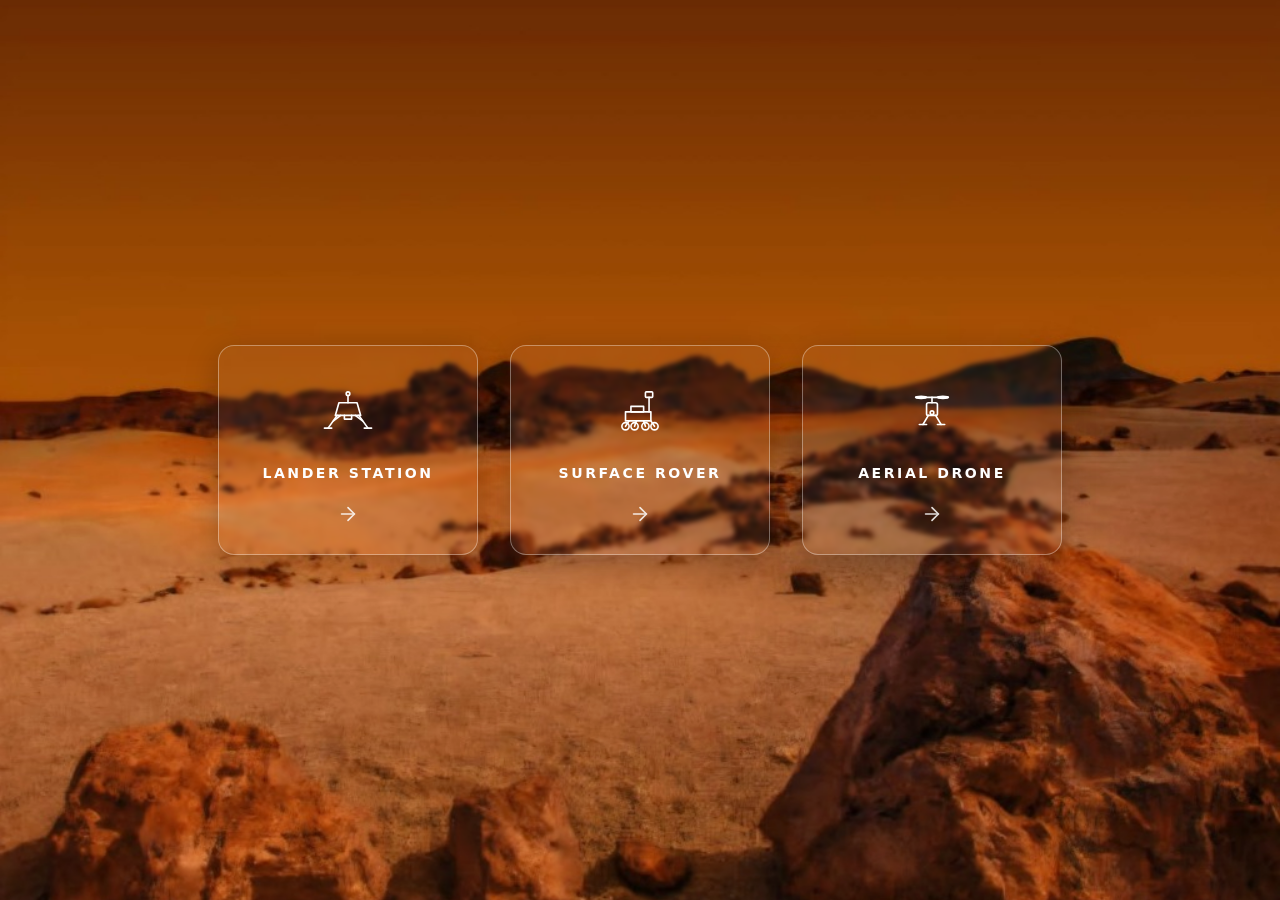
==== frontend-college/index.html @ 66c837bd "feat(frontend-college): implement unified Mars glassmorphic dashboard with Lander, Rover, and Drone " ====
<!DOCTYPE html>
<html lang="en">
<head>
  <meta charset="UTF-8">
  <meta name="viewport" content="width=device-width, initial-scale=1.0">
  <title>Mars Mission Control — Subsystem Terminal</title>
  <meta name="description" content="Aerospace Exhibition Mars Mission Control Surface & Reconnaissance Dashboard">
  
  <!-- Modern Aerospace Stylesheets -->
  <link rel="stylesheet" href="css/theme.css">
  <link rel="stylesheet" href="css/landing.css">
  <link rel="stylesheet" href="css/lander.css">
  <link rel="stylesheet" href="css/rover.css">
  <link rel="stylesheet" href="css/drone.css">
</head>
<body>

  <div class="landing-viewport">

    <!-- Layer 1: Mars Atmosphere Background (Image 1) -->
    <div class="mars-bg-layer"></div>
    <div class="mars-bg-overlay"></div>

    <!-- View Panel 1: Mission Overview Landing Screen (Image 2 Reference Layout) -->
    <div id="landing-view" class="view-panel">
      <main class="translucent-nav-grid" role="navigation" aria-label="Mission Subsystems">

        <!-- Card 1: LANDER STATION -->
        <button class="translucent-card" data-subsystem="lander" aria-label="Open Lander Station Dashboard">
          <div class="card-icon-area" aria-hidden="true">
            <svg class="card-line-icon" viewBox="0 0 64 64" fill="none" stroke="currentColor" stroke-width="1.8" stroke-linecap="round" stroke-linejoin="round">
              <polygon points="22 24 42 24 46 38 18 38" />
              <line x1="32" y1="16" x2="32" y2="24" />
              <circle cx="32" cy="14" r="2" />
              <line x1="20" y1="38" x2="10" y2="52" />
              <line x1="16" y1="44" x2="24" y2="38" />
              <line x1="6" y1="52" x2="14" y2="52" />
              <line x1="44" y1="38" x2="54" y2="52" />
              <line x1="48" y1="44" x2="40" y2="38" />
              <line x1="50" y1="52" x2="58" y2="52" />
              <path d="M28 38v4h8v-4" />
            </svg>
          </div>
          <span class="card-label">LANDER STATION</span>
          <div class="card-arrow-wrap" aria-hidden="true">
            <svg class="card-arrow-icon" viewBox="0 0 24 24" fill="none" stroke="currentColor" stroke-width="1.8" stroke-linecap="round" stroke-linejoin="round">
              <line x1="5" y1="12" x2="19" y2="12" />
              <polyline points="12 5 19 12 12 19" />
            </svg>
          </div>
        </button>

        <!-- Card 2: SURFACE ROVER -->
        <button class="translucent-card" data-subsystem="rover" aria-label="Open Surface Rover Dashboard">
          <div class="card-icon-area" aria-hidden="true">
            <svg class="card-line-icon" viewBox="0 0 64 64" fill="none" stroke="currentColor" stroke-width="1.8" stroke-linecap="round" stroke-linejoin="round">
              <line x1="42" y1="18" x2="42" y2="34" />
              <rect x="38" y="12" width="8" height="6" rx="1" />
              <path d="M16 34h28v10H16z" />
              <path d="M22 28h14v6H22z" />
              <line x1="20" y1="44" x2="16" y2="50" />
              <line x1="28" y1="44" x2="26" y2="50" />
              <line x1="36" y1="44" x2="38" y2="50" />
              <line x1="44" y1="44" x2="48" y2="50" />
              <circle cx="16" cy="50" r="4" />
              <circle cx="26" cy="50" r="4" />
              <circle cx="38" cy="50" r="4" />
              <circle cx="48" cy="50" r="4" />
            </svg>
          </div>
          <span class="card-label">SURFACE ROVER</span>
          <div class="card-arrow-wrap" aria-hidden="true">
            <svg class="card-arrow-icon" viewBox="0 0 24 24" fill="none" stroke="currentColor" stroke-width="1.8" stroke-linecap="round" stroke-linejoin="round">
              <line x1="5" y1="12" x2="19" y2="12" />
              <polyline points="12 5 19 12 12 19" />
            </svg>
          </div>
        </button>

        <!-- Card 3: AERIAL DRONE -->
        <button class="translucent-card" data-subsystem="drone" aria-label="View Aerial Drone Subsystem Details">
          <div class="card-icon-area" aria-hidden="true">
            <svg class="card-line-icon" viewBox="0 0 64 64" fill="none" stroke="currentColor" stroke-width="1.8" stroke-linecap="round" stroke-linejoin="round">
              <rect x="26" y="24" width="12" height="14" rx="2" />
              <line x1="32" y1="18" x2="32" y2="24" />
              <line x1="14" y1="18" x2="50" y2="18" />
              <ellipse cx="20" cy="18" rx="6" ry="1.2" />
              <ellipse cx="44" cy="18" rx="6" ry="1.2" />
              <circle cx="32" cy="35" r="2" />
              <line x1="28" y1="38" x2="22" y2="48" />
              <line x1="36" y1="38" x2="42" y2="48" />
              <line x1="18" y1="48" x2="26" y2="48" />
              <line x1="38" y1="48" x2="46" y2="48" />
            </svg>
          </div>
          <span class="card-label">AERIAL DRONE</span>
          <div class="card-arrow-wrap" aria-hidden="true">
            <svg class="card-arrow-icon" viewBox="0 0 24 24" fill="none" stroke="currentColor" stroke-width="1.8" stroke-linecap="round" stroke-linejoin="round">
              <line x1="5" y1="12" x2="19" y2="12" />
              <polyline points="12 5 19 12 12 19" />
            </svg>
          </div>
        </button>

      </main>
    </div><!-- /landing-view -->

    <!-- ========================================== -->
    <!-- STAGE 2A: LANDER DASHBOARD VIEW PANEL       -->
    <!-- ========================================== -->
    <div id="lander-view" class="view-panel hidden">
      <div class="lander-container">

        <!-- Top Subsystem Navigation Bar -->
        <header class="lander-navbar">
          <div class="nav-left">
            <button id="btn-back-overview" class="btn-nav-back" title="Return to Mission Overview">
              <span aria-hidden="true">&#x25C0;</span>
              <span>MISSION OVERVIEW</span>
            </button>
            <div class="subsystem-tabs" role="tablist">
              <button class="nav-tab tab-active" role="tab" aria-selected="true">LANDER (ACTIVE)</button>
              <button id="btn-tab-lander-to-rover" class="nav-tab" role="tab" aria-selected="false" title="Switch to Rover Dashboard" style="cursor: pointer;">ROVER</button>
              <button id="btn-tab-lander-to-drone" class="nav-tab" role="tab" aria-selected="false" title="Switch to Drone Dashboard" style="cursor: pointer;">DRONE</button>
            </div>
          </div>

          <div class="nav-right">
            <div class="status-pill clock-pill" id="lander-clock-display" title="Indian Standard Time (UTC+05:30)">
              --:--:-- IST
            </div>
            <div class="status-pill" title="Gateway Connection State">
              <span class="pill-dot" style="background: var(--amber-400);"></span>
              <span>GATEWAY: STANDALONE</span>
            </div>
            <div class="status-pill" title="Lander Device State">
              <span class="pill-dot" style="background: var(--amber-400);"></span>
              <span>LANDER: STANDALONE</span>
            </div>
            <div class="status-pill" title="Operating Mode">
              <span>MODE: STANDBY</span>
            </div>
          </div>
        </header>

        <!-- Standalone Warning Banner -->
        <div class="preview-alert-banner">
          <div style="display: flex; align-items: center; gap: 0.75rem;">
            <span class="banner-icon" aria-hidden="true">&#x26A0;</span>
            <span><strong>STANDALONE PREVIEW MODE:</strong> Live hardware and backend links are unattached. Lander status is UNRECOGNIZED, sensor metrics show safe placeholders (--), and diagnostic controls are in preview mode.</span>
          </div>
          <span style="font-size: 0.75rem; color: var(--slate-400); white-space: nowrap;">STAGE 2A FRONTEND ONLY</span>
        </div>

        <!-- Lander Main Grid Layout -->
        <main class="lander-grid">

          <!-- Card 1: Lander Subsystem Status (Active, Not Active, Unrecognized) -->
          <section class="hud-card">
            <div class="hud-card-header">
              <h2 class="hud-card-title">LANDER STATUS</h2>
              <span class="hud-tag" style="color: var(--amber-400);">SUBSYSTEM TELEMETRY & HEALTH</span>
            </div>

            <!-- Authoritative Status Display (Currently UNRECOGNIZED in Standalone Preview) -->
            <div id="lander-status-display" class="status-state-display status-state-unrecognized" title="Current operational status of Lander">
              UNRECOGNIZED
            </div>

            <!-- 3 Recognized Operational States: ACTIVE, NOT ACTIVE, UNRECOGNIZED -->
            <div class="lander-states-grid">
              <!-- State 1: ACTIVE -->
              <div class="state-badge-item state-active-option" title="Lander connected, verified, and transmitting nominal telemetry">
                <div class="state-badge-title">
                  <span class="state-dot-active"></span>
                  <span>ACTIVE</span>
                </div>
                <span class="state-badge-desc">Online & Nominal</span>
              </div>

              <!-- State 2: NOT ACTIVE -->
              <div class="state-badge-item state-inactive-option" title="Lander offline, disconnected, or powered down">
                <div class="state-badge-title">
                  <span class="state-dot-inactive"></span>
                  <span>NOT ACTIVE</span>
                </div>
                <span class="state-badge-desc">Offline / Disconnected</span>
              </div>

              <!-- State 3: UNRECOGNIZED (Active in Standalone Preview) -->
              <div class="state-badge-item current-unrecognized" title="Lander state unverified: standalone preview active without backend handshake">
                <div class="state-badge-title">
                  <span class="state-dot-unrecognized"></span>
                  <span>UNRECOGNIZED</span>
                </div>
                <span class="state-badge-desc">Current State (Preview)</span>
              </div>
            </div>

            <!-- Hardware Specifications & Protocol Status -->
            <div class="lander-specs-grid">
              <div class="lander-spec-item">
                <span class="lander-spec-label">CONTROLLER</span>
                <span class="lander-spec-val">ESP32-WROOM-32</span>
              </div>
              <div class="lander-spec-item">
                <span class="lander-spec-label">SERIAL PROTOCOL</span>
                <span class="lander-spec-val">115200 8N1 JSON</span>
              </div>
              <div class="lander-spec-item">
                <span class="lander-spec-label">LINK STATE</span>
                <span class="lander-spec-val" style="color: var(--amber-400);">STANDALONE</span>
              </div>
              <div class="lander-spec-item">
                <span class="lander-spec-label">HANDSHAKE</span>
                <span class="lander-spec-val" style="color: var(--amber-400);">AWAITING LINK</span>
              </div>
            </div>

            <!-- Interlock Notice Bar -->
            <div class="control-notice-bar" style="margin-top: 0.85rem;">
              STANDALONE MODE: Lander hardware status remains UNRECOGNIZED until local Raspberry Pi gateway handshake is verified.
            </div>
          </section>

          <!-- Card 2: Environmental Telemetry & Sensor Health -->
          <section class="hud-card">
            <div class="hud-card-header">
              <h2 class="hud-card-title">LANDER SENSOR TELEMETRY</h2>
              <span class="hud-tag" style="color: var(--amber-400);">STANDALONE (NO LIVE LINK)</span>
            </div>

            <div class="sensors-grid">
              <!-- BMP280 Temperature -->
              <div class="metric-box">
                <div class="metric-header">
                  <span class="metric-name">BMP280 TEMP</span>
                  <span class="metric-health standby">STANDBY</span>
                </div>
                <div class="metric-value-row">
                  <span class="metric-value">--</span>
                  <span class="metric-unit">&#x00B0;C</span>
                </div>
              </div>

              <!-- BMP280 Pressure -->
              <div class="metric-box">
                <div class="metric-header">
                  <span class="metric-name">BMP280 PRESSURE</span>
                  <span class="metric-health standby">STANDBY</span>
                </div>
                <div class="metric-value-row">
                  <span class="metric-value">--</span>
                  <span class="metric-unit">hPa</span>
                </div>
              </div>

              <!-- DHT11 Temperature -->
              <div class="metric-box">
                <div class="metric-header">
                  <span class="metric-name">DHT11 TEMP</span>
                  <span class="metric-health standby">STANDBY</span>
                </div>
                <div class="metric-value-row">
                  <span class="metric-value">--</span>
                  <span class="metric-unit">&#x00B0;C</span>
                </div>
              </div>

              <!-- DHT11 Humidity -->
              <div class="metric-box">
                <div class="metric-header">
                  <span class="metric-name">DHT11 HUMIDITY</span>
                  <span class="metric-health standby">STANDBY</span>
                </div>
                <div class="metric-value-row">
                  <span class="metric-value">--</span>
                  <span class="metric-unit">%</span>
                </div>
              </div>

              <!-- ESP32 Boot Uptime Duration (HH:MM:SS) -->
              <div class="metric-box">
                <div class="metric-header">
                  <span class="metric-name">ESP32 UPTIME</span>
                  <span class="metric-health standby">DURATION</span>
                </div>
                <div class="metric-value-row">
                  <span class="metric-value">--:--:--</span>
                  <span class="metric-unit">HH:MM:SS</span>
                </div>
              </div>

              <!-- Host Ingestion Time (IST) -->
              <div class="metric-box">
                <div class="metric-header">
                  <span class="metric-name">LAST INGESTION</span>
                  <span class="metric-health standby">HOST</span>
                </div>
                <div class="metric-value-row">
                  <span class="metric-value">--:--:--</span>
                  <span class="metric-unit">IST</span>
                </div>
              </div>
            </div>
          </section>

          <!-- Card 3: Command Lifecycle Audit Log -->
          <section class="hud-card full-width-card">
            <div class="hud-card-header">
              <h2 class="hud-card-title">COMMAND AUDIT & CORRELATION LIFECYCLE</h2>
              <span class="hud-tag">ID MAPPING: UUID &#x2194; INT REQ_ID</span>
            </div>

            <div class="table-wrapper">
              <table class="hud-table">
                <thead>
                  <tr>
                    <th>Command ID</th>
                    <th>Action</th>
                    <th>Status</th>
                    <th>Req ID</th>
                    <th>Created (IST)</th>
                    <th>Ack / Accepted</th>
                    <th>Outcome / Limit Switch Reason</th>
                  </tr>
                </thead>
                <tbody>
                  <tr>
                    <td colspan="7" class="table-empty-row">
                      Standalone preview: awaiting command events from backend integration.
                    </td>
                  </tr>
                </tbody>
              </table>
            </div>
          </section>

          <!-- Card 4: Recent Telemetry History (5-Minute Window) -->
          <section class="hud-card">
            <div class="hud-card-header">
              <h2 class="hud-card-title">TELEMETRY HISTORY (5-MIN RETENTION)</h2>
              <span class="hud-tag">SLIDING WINDOW</span>
            </div>

            <div class="table-wrapper">
              <table class="hud-table">
                <thead>
                  <tr>
                    <th>Host Timestamp (IST)</th>
                    <th>Gate</th>
                    <th>BMP Temp</th>
                    <th>Pressure</th>
                    <th>DHT Temp</th>
                    <th>Humidity</th>
                  </tr>
                </thead>
                <tbody>
                  <tr>
                    <td colspan="6" class="table-empty-row">
                      Standalone preview: awaiting telemetry history from backend integration.
                    </td>
                  </tr>
                </tbody>
              </table>
            </div>
          </section>

          <!-- Card 5: Mission Event Log -->
          <section class="hud-card">
            <div class="hud-card-header">
              <h2 class="hud-card-title">MISSION AUDIT LOG (EVENTS)</h2>
              <span class="hud-tag">DEDUPLICATED PERSISTED EVENTS</span>
            </div>

            <div class="table-wrapper">
              <table class="hud-table">
                <thead>
                  <tr>
                    <th>Timestamp (IST)</th>
                    <th>Type</th>
                    <th>Severity</th>
                    <th>Component</th>
                    <th>Description</th>
                  </tr>
                </thead>
                <tbody>
                  <tr>
                    <td colspan="5" class="table-empty-row">
                      Standalone preview: awaiting mission events from backend integration.
                    </td>
                  </tr>
                </tbody>
              </table>
            </div>
          </section>

          <!-- Card 6: Lander Session & Diagnostic Controls (Bottom Side of Page) -->
          <section class="hud-card full-width-card lander-bottom-controls">
            <div class="hud-card-header">
              <h2 class="hud-card-title">LANDER DIAGNOSTIC CONTROLS</h2>
              <span class="hud-tag" style="color: var(--amber-400);">PREVIEW ONLY — STANDALONE MODE</span>
            </div>

            <div class="bottom-controls-grid">
              <button id="btn-preview-status" class="btn-control" title="Queries device status snapshot without moving hardware">
                <span>QUERY STATUS</span>
                <span class="btn-control-sub">PREVIEW ONLY — NO COMMAND SENT</span>
              </button>
              <button id="btn-preview-reset" class="btn-control btn-danger-preview" title="Exhibition session reset">
                <span>RESET SESSION</span>
                <span class="btn-control-sub">PREVIEW ONLY — NO COMMAND SENT</span>
              </button>
            </div>

            <!-- Interlock Notice Bar -->
            <div class="control-notice-bar" style="margin-top: 1rem;">
              STANDALONE PREVIEW: Diagnostic commands are simulated in the UI for exhibition preview. Live queries will initiate over local HTTP/WebSocket once backend gateway is connected.
            </div>

            <!-- Interactive Preview Feedback Message Area -->
            <div id="lander-control-feedback" class="control-feedback-toast" role="alert"></div>
          </section>

        </main>

        <!-- Subsystem Exhibition Footer -->
        <footer class="landing-footer">
          <div class="footer-left">
            <span>COLLEGE EXHIBITION DIVISION</span>
            <span>LANDER SUBSYSTEM</span>
            <span>STANDALONE PREVIEW</span>
          </div>
          <div class="footer-right">
            ESP32 FIRMWARE v1.3.1-BASELINE COMPLIANT
          </div>
        </footer>

      </div>
    </div><!-- /lander-view -->

    <!-- ========================================== -->
    <!-- STAGE 2B: ROVER DASHBOARD VIEW PANEL        -->
    <!-- ========================================== -->
    <div id="rover-view" class="view-panel hidden">
      <div class="rover-container">

        <!-- Top Subsystem Navigation Bar -->
        <header class="rover-navbar">
          <div class="nav-left">
            <button id="btn-rover-back-overview" class="btn-nav-back" title="Return to Mission Overview">
              <span aria-hidden="true">&#x25C0;</span>
              <span>MISSION OVERVIEW</span>
            </button>
            <div class="subsystem-tabs" role="tablist">
              <button id="btn-tab-rover-to-lander" class="nav-tab" role="tab" aria-selected="false" title="Switch to Lander Dashboard" style="cursor: pointer;">LANDER</button>
              <button class="nav-tab tab-active rover-tab-active" role="tab" aria-selected="true">ROVER (ACTIVE)</button>
              <button id="btn-tab-rover-to-drone" class="nav-tab" role="tab" aria-selected="false" title="Switch to Drone Dashboard" style="cursor: pointer;">DRONE</button>
            </div>
          </div>

          <div class="nav-right">
            <div class="status-pill clock-pill" id="rover-clock-display" title="Indian Standard Time (UTC+05:30)">
              --:--:-- IST
            </div>
            <div class="status-pill" title="Rover Connection State">
              <span class="pill-dot" style="background: var(--amber-400);"></span>
              <span>ROVER: OFFLINE</span>
            </div>
            <div class="status-pill" title="Telemetry Source">
              <span>SOURCE: STANDALONE</span>
            </div>
          </div>
        </header>

        <!-- Standalone Warning Banner -->
        <div class="preview-alert-banner">
          <div style="display: flex; align-items: center; gap: 0.75rem;">
            <span class="banner-icon" aria-hidden="true">&#x26A0;</span>
            <span><strong>STANDALONE PREVIEW MODE:</strong> Live rover UDP/serial datagrams are unattached. Terrain map is a static illustration. Telemetry metrics show safe placeholders (--).</span>
          </div>
          <span style="font-size: 0.75rem; color: var(--slate-400); white-space: nowrap;">STAGE 2B FRONTEND ONLY</span>
        </div>

        <!-- Rover Main Grid Layout -->
        <main class="rover-grid">

          <!-- Card 1: Tactical Mars Terrain Map -->
          <section class="hud-card">
            <div class="hud-card-header">
              <h2 class="hud-card-title">MARS TERRAIN MAP (SECTOR 04-JC)</h2>
              <span class="hud-tag" style="color: var(--amber-400);">STATIC ILLUSTRATION — NOT LIVE POSITIONING</span>
            </div>

            <!-- Terrain Map Canvas Container -->
            <div class="terrain-map-container">
              <span class="map-disclaimer-badge">&#x26A0; STATIC ILLUSTRATION — NOT LIVE POSITIONING</span>
              <canvas id="terrain-canvas" class="terrain-canvas"></canvas>
            </div>

            <!-- Tactical Map Legend -->
            <div class="map-legend-bar">
              <div class="legend-item">
                <span class="legend-dot-lander"></span>
                <span>STATIONARY LANDER (LZ)</span>
              </div>
              <div class="legend-item">
                <span class="legend-dot-rover"></span>
                <span>ROVER RECON SECTOR</span>
              </div>
              <div class="legend-item" style="color: var(--slate-500);">
                <span>SCALE: 25m / RANGE RING</span>
              </div>
            </div>
          </section>

          <!-- Card 2: Rover Blueprint & Proximity Radar -->
          <section class="hud-card">
            <div class="hud-card-header">
              <h2 class="hud-card-title">ROVER SCHEMATIC & RADAR</h2>
              <span class="hud-tag">STANDBY • DECORATIVE HUD WIREFRAME</span>
            </div>

            <!-- Rover Top-Down Vector Schematic -->
            <div class="blueprint-wrapper">
              <svg class="rover-svg-schematic" viewBox="0 0 200 160" fill="none" xmlns="http://www.w3.org/2000/svg">
                <!-- 6 Wheels -->
                <rect x="25" y="15" width="22" height="38" rx="4" fill="#0f172a" stroke="#38bdf8" stroke-width="2"/>
                <rect x="89" y="15" width="22" height="38" rx="4" fill="#0f172a" stroke="#38bdf8" stroke-width="2"/>
                <rect x="153" y="15" width="22" height="38" rx="4" fill="#0f172a" stroke="#38bdf8" stroke-width="2"/>
                <rect x="25" y="107" width="22" height="38" rx="4" fill="#0f172a" stroke="#38bdf8" stroke-width="2"/>
                <rect x="89" y="107" width="22" height="38" rx="4" fill="#0f172a" stroke="#38bdf8" stroke-width="2"/>
                <rect x="153" y="107" width="22" height="38" rx="4" fill="#0f172a" stroke="#38bdf8" stroke-width="2"/>
                <!-- Rocker-Bogie Suspension Arms -->
                <line x1="36" y1="53" x2="100" y2="60" stroke="#64748b" stroke-width="2"/>
                <line x1="100" y1="60" x2="164" y2="53" stroke="#64748b" stroke-width="2"/>
                <line x1="36" y1="107" x2="100" y2="100" stroke="#64748b" stroke-width="2"/>
                <line x1="100" y1="100" x2="164" y2="107" stroke="#64748b" stroke-width="2"/>
                <!-- Central Chassis Body -->
                <rect x="55" y="45" width="90" height="70" rx="8" fill="#0d1424" stroke="#38bdf8" stroke-width="2"/>
                <!-- Solar Array Grid -->
                <rect x="65" y="55" width="70" height="50" rx="4" fill="#1e293b" stroke="#38bdf8" stroke-width="1" stroke-dasharray="3 3"/>
                <!-- Mast & Sensor Head -->
                <circle cx="130" cy="80" r="8" fill="#38bdf8" fill-opacity="0.3" stroke="#38bdf8" stroke-width="2"/>
                <circle cx="130" cy="80" r="3" fill="#38bdf8"/>
                <line x1="100" y1="80" x2="122" y2="80" stroke="#38bdf8" stroke-width="2"/>
              </svg>
              <span class="blueprint-decorative-tag">MARS-ROVER-01 • 6-WHEEL ROCKER-BOGIE</span>
            </div>

            <!-- Radar Proximity Alert Box -->
            <div class="radar-alert-card">
              <div class="radar-alert-header">
                <span>ULTRASONIC PROXIMITY RADAR</span>
                <span class="radar-status-pill">RADAR: STANDBY</span>
              </div>
              <div class="radar-distance-bar">
                <div class="radar-distance-fill"></div>
              </div>
              <p class="radar-alert-note">
                Decorative sweep active in standby mode. Proximity safety threshold will engage upon live packet ingestion.
              </p>
            </div>
          </section>

          <!-- Card 3: Rover Telemetry & Attitude Status (Full Width) -->
          <section class="hud-card full-width-card">
            <div class="hud-card-header">
              <h2 class="hud-card-title">ROVER TELEMETRY & ATTITUDE STATUS</h2>
              <span class="hud-tag">5 Hz PASSIVE SENSOR STREAM CONTRACT</span>
            </div>

            <!-- 6 Telemetry Metric Boxes -->
            <div class="rover-telemetry-grid">
              <!-- Metric 1: Obstacle Distance -->
              <div class="metric-box">
                <div class="metric-header">
                  <span class="metric-name">OBSTACLE DISTANCE</span>
                  <span class="metric-health standby">STANDBY</span>
                </div>
                <div class="metric-value-row">
                  <span class="metric-value">--</span>
                  <span class="metric-unit">cm</span>
                </div>
              </div>

              <!-- Metric 2: Pitch & Roll Attitude -->
              <div class="metric-box">
                <div class="metric-header">
                  <span class="metric-name">PITCH / ROLL</span>
                  <span class="metric-health standby">GYRO</span>
                </div>
                <div class="metric-value-row">
                  <span class="metric-value" style="font-size: 1.55rem;">-- / --</span>
                  <span class="metric-unit">&#x00B0;</span>
                </div>
              </div>

              <!-- Metric 3: Reported Motion Command -->
              <div class="metric-box">
                <div class="metric-header">
                  <span class="metric-name">REPORTED CMD</span>
                  <span class="metric-health standby">PASSIVE</span>
                </div>
                <div class="metric-value-row">
                  <span class="metric-value">--</span>
                  <span class="metric-unit">(F/B/L/R/S)</span>
                </div>
              </div>

              <!-- Metric 4: Drive Mode -->
              <div class="metric-box">
                <div class="metric-header">
                  <span class="metric-name">DRIVE MODE</span>
                  <span class="metric-health standby">MODE</span>
                </div>
                <div class="metric-value-row">
                  <span class="metric-value">--</span>
                  <span class="metric-unit">(M/A)</span>
                </div>
              </div>

              <!-- Metric 5: Battery Voltage -->
              <div class="metric-box">
                <div class="metric-header">
                  <span class="metric-name">BATTERY VOLTAGE</span>
                  <span class="metric-health standby">3S LIPO</span>
                </div>
                <div class="metric-value-row">
                  <span class="metric-value">--</span>
                  <span class="metric-unit">V</span>
                </div>
              </div>

              <!-- Metric 6: Battery Percentage (Strictly Unavailable) -->
              <div class="metric-box">
                <div class="metric-header">
                  <span class="metric-name">BATTERY CAPACITY</span>
                  <span class="metric-health standby" style="color: var(--amber-400);">UNMAPPED</span>
                </div>
                <div class="metric-value-row">
                  <span class="metric-value">--</span>
                  <span class="metric-unit">%</span>
                </div>
              </div>
            </div>

            <!-- Mandatory Disclaimers & Footnotes -->
            <div class="rover-notes-panel">
              <div class="rover-command-disclaimer">
                <strong>NOTE:</strong> Reported command is telemetry only; it does not confirm physical movement.
              </div>
              <div class="rover-battery-footnote">
                <strong>BATTERY SPECIFICATION:</strong> Battery percentage unavailable until a validated 3S LiPo mapping is established.
              </div>
              <div class="rover-event-banner">
                <strong>EVENT STATUS:</strong> Waiting for rover telemetry feed. Standalone preview active.
              </div>
            </div>
          </section>

        </main>

        <!-- Subsystem Exhibition Footer -->
        <footer class="landing-footer">
          <div class="footer-left">
            <span>COLLEGE EXHIBITION DIVISION</span>
            <span>SURFACE ROVER SUBSYSTEM</span>
            <span>STANDALONE PREVIEW</span>
          </div>
          <div class="footer-right">
            MARS-ROVER-01 TELEMETRY CONTRACT COMPLIANT
          </div>
        </footer>

      </div>
    </div><!-- /rover-view -->

    <!-- ========================================== -->
    <!-- STAGE 2C: DRONE DASHBOARD VIEW PANEL        -->
    <!-- ========================================== -->
    <div id="drone-view" class="view-panel hidden">
      <div class="drone-container">

        <!-- Top Subsystem Navigation Bar -->
        <header class="drone-navbar">
          <div class="nav-left">
            <button id="btn-drone-back-overview" class="btn-nav-back" title="Return to Mission Overview">
              <span aria-hidden="true">&#x25C0;</span>
              <span>MISSION OVERVIEW</span>
            </button>
            <div class="subsystem-tabs" role="tablist">
              <button id="btn-tab-drone-to-lander" class="nav-tab" role="tab" aria-selected="false" title="Switch to Lander Dashboard" style="cursor: pointer;">LANDER</button>
              <button id="btn-tab-drone-to-rover" class="nav-tab" role="tab" aria-selected="false" title="Switch to Rover Dashboard" style="cursor: pointer;">ROVER</button>
              <button class="nav-tab tab-active drone-tab-active" role="tab" aria-selected="true">DRONE (ACTIVE)</button>
            </div>
          </div>

          <div class="nav-right">
            <div class="status-pill clock-pill" id="drone-clock-display" title="Indian Standard Time (UTC+05:30)">
              --:--:-- IST
            </div>
            <div class="status-pill" title="Drone Connection State">
              <span class="pill-dot" style="background: var(--amber-400);"></span>
              <span>DRONE: STANDALONE</span>
            </div>
            <div class="status-pill" title="Telemetry Source">
              <span>SOURCE: STANDALONE</span>
            </div>
          </div>
        </header>

        <!-- Standalone Warning Banner -->
        <div class="preview-alert-banner">
          <div style="display: flex; align-items: center; gap: 0.75rem;">
            <span class="banner-icon" aria-hidden="true">&#x26A0;</span>
            <span><strong>STANDALONE PREVIEW MODE:</strong> Live drone UDP datagrams (port 5007) are unattached. Airspace radar is a tactical illustration. Telemetry metrics show safe placeholders (--).</span>
          </div>
          <span style="font-size: 0.75rem; color: var(--slate-400); white-space: nowrap;">STAGE 2C FRONTEND ONLY</span>
        </div>

        <!-- Drone Main Grid Layout -->
        <main class="drone-grid">

          <!-- Card 1: Tactical Airspace Radar Map -->
          <section class="hud-card">
            <div class="hud-card-header">
              <h2 class="hud-card-title">AIRSPACE RADAR (SECTOR 09-JC)</h2>
              <span class="hud-tag" style="color: var(--amber-400);">HIGH-ALTITUDE RECON • AIRSPACE HUD</span>
            </div>

            <!-- Airspace Radar Canvas Container -->
            <div class="airspace-map-container">
              <span class="airspace-disclaimer-badge">&#x26A0; TACTICAL RADAR — NOT LIVE GPS TRACKING</span>
              <canvas id="airspace-canvas" class="airspace-canvas"></canvas>
            </div>

            <!-- Tactical Airspace Legend -->
            <div class="airspace-legend-bar">
              <div class="legend-item">
                <span class="legend-dot-lander"></span>
                <span>LANDER LZ</span>
              </div>
              <div class="legend-item">
                <span class="legend-dot-rover"></span>
                <span>ROVER SECTOR</span>
              </div>
              <div class="legend-item">
                <span class="legend-dot-drone"></span>
                <span>DRONE CORRIDOR</span>
              </div>
              <div class="legend-item" style="color: var(--slate-500);">
                <span>SWEEP: 50m / ALT RING</span>
              </div>
            </div>
          </section>

          <!-- Card 2: Drone Blueprint & Flight Attitude Horizon -->
          <section class="hud-card">
            <div class="hud-card-header">
              <h2 class="hud-card-title">AERIAL DRONE SCHEMATIC & GYRO</h2>
              <span class="hud-tag">STANDBY • QUAD-ROTOR FRAME</span>
            </div>

            <!-- Drone Vector Schematic -->
            <div class="drone-blueprint-wrapper">
              <svg class="drone-svg-schematic" viewBox="0 0 240 180" fill="none" xmlns="http://www.w3.org/2000/svg">
                <!-- 4 Rotor Arms -->
                <line x1="120" y1="90" x2="45" y2="40" stroke="#fbbf24" stroke-width="3" stroke-linecap="round"/>
                <line x1="120" y1="90" x2="195" y2="40" stroke="#fbbf24" stroke-width="3" stroke-linecap="round"/>
                <line x1="120" y1="90" x2="45" y2="140" stroke="#fbbf24" stroke-width="3" stroke-linecap="round"/>
                <line x1="120" y1="90" x2="195" y2="140" stroke="#fbbf24" stroke-width="3" stroke-linecap="round"/>
                
                <!-- 4 Rotors (Spin Disks) -->
                <ellipse cx="45" cy="40" rx="32" ry="12" stroke="#fbbf24" stroke-width="1.8" stroke-dasharray="4 3" fill="rgba(251, 191, 36, 0.08)"/>
                <ellipse cx="195" cy="40" rx="32" ry="12" stroke="#fbbf24" stroke-width="1.8" stroke-dasharray="4 3" fill="rgba(251, 191, 36, 0.08)"/>
                <ellipse cx="45" cy="140" rx="32" ry="12" stroke="#fbbf24" stroke-width="1.8" stroke-dasharray="4 3" fill="rgba(251, 191, 36, 0.08)"/>
                <ellipse cx="195" cy="140" rx="32" ry="12" stroke="#fbbf24" stroke-width="1.8" stroke-dasharray="4 3" fill="rgba(251, 191, 36, 0.08)"/>
                
                <!-- Rotor Hubs -->
                <circle cx="45" cy="40" r="5" fill="#0f172a" stroke="#fbbf24" stroke-width="2"/>
                <circle cx="195" cy="40" r="5" fill="#0f172a" stroke="#fbbf24" stroke-width="2"/>
                <circle cx="45" cy="140" r="5" fill="#0f172a" stroke="#fbbf24" stroke-width="2"/>
                <circle cx="195" cy="140" r="5" fill="#0f172a" stroke="#fbbf24" stroke-width="2"/>
                
                <!-- Central Avionics Fuselage -->
                <polygon points="120,52 148,72 148,108 120,128 92,108 92,72" fill="#0b1120" stroke="#fbbf24" stroke-width="2.5"/>
                
                <!-- Solar Panel Array on Fuselage -->
                <rect x="100" y="74" width="40" height="32" rx="3" fill="#1e293b" stroke="#fbbf24" stroke-width="1" stroke-dasharray="2 2"/>
                
                <!-- Optical Navigation & Forward Camera Pod -->
                <circle cx="120" cy="56" r="6" fill="#fbbf24" fill-opacity="0.35" stroke="#fbbf24" stroke-width="2"/>
                <circle cx="120" cy="56" r="2.5" fill="#ffffff"/>
                
                <!-- Landing Skids / Gear -->
                <line x1="82" y1="78" x2="68" y2="108" stroke="#64748b" stroke-width="2"/>
                <line x1="158" y1="78" x2="172" y2="108" stroke="#64748b" stroke-width="2"/>
                <line x1="62" y1="108" x2="74" y2="108" stroke="#64748b" stroke-width="3" stroke-linecap="round"/>
                <line x1="166" y1="108" x2="178" y2="108" stroke="#64748b" stroke-width="3" stroke-linecap="round"/>
              </svg>
              <span class="drone-blueprint-tag">MARS-DRONE-01 • COAXIAL RECON ROTORCRAFT</span>
            </div>

            <!-- Flight Attitude & Gyro Card -->
            <div class="drone-attitude-card">
              <div class="drone-attitude-header">
                <span>FLIGHT ATTITUDE & HORIZON</span>
                <span class="drone-flight-pill">STANDBY</span>
              </div>

              <!-- 3-Axis Gyro Readings -->
              <div class="gyro-axes-row">
                <div class="gyro-axis-item">
                  <div class="gyro-axis-label">ROLL</div>
                  <div class="gyro-axis-val">--°</div>
                </div>
                <div class="gyro-axis-item">
                  <div class="gyro-axis-label">PITCH</div>
                  <div class="gyro-axis-val">--°</div>
                </div>
                <div class="gyro-axis-item">
                  <div class="gyro-axis-label">YAW</div>
                  <div class="gyro-axis-val">--°</div>
                </div>
              </div>
            </div>
          </section>

          <!-- Card 3: Drone Telemetry Grid (Full Width) -->
          <section class="hud-card full-width-card">
            <div class="hud-card-header">
              <h2 class="hud-card-title">DRONE TELEMETRY & ATMOSPHERIC SENSORS</h2>
              <span class="hud-tag" style="color: var(--amber-400);">UDP 5007 DATAGRAM CONTRACT COMPLIANT</span>
            </div>

            <!-- Telemetry Metrics Grid -->
            <div class="drone-telemetry-grid">
              <!-- Metric 1: Flight Status -->
              <div class="metric-box">
                <div class="metric-header">
                  <span class="metric-name">FLIGHT STATUS</span>
                  <span class="metric-health standby">STATE</span>
                </div>
                <div class="metric-value-row">
                  <span class="metric-value">--</span>
                </div>
              </div>

              <!-- Metric 2: Altitude -->
              <div class="metric-box">
                <div class="metric-header">
                  <span class="metric-name">ALTITUDE</span>
                  <span class="metric-health standby">BARO/LASER</span>
                </div>
                <div class="metric-value-row">
                  <span class="metric-value">--</span>
                  <span class="metric-unit">m</span>
                </div>
              </div>

              <!-- Metric 3: GPS Coordinates -->
              <div class="metric-box">
                <div class="metric-header">
                  <span class="metric-name">GPS LAT / LON</span>
                  <span class="metric-health standby">COORDS</span>
                </div>
                <div class="metric-value-row">
                  <span class="metric-value" style="font-size: 1.3rem;">-- / --</span>
                  <span class="metric-unit">°</span>
                </div>
              </div>

              <!-- Metric 4: Battery Percentage -->
              <div class="metric-box">
                <div class="metric-header">
                  <span class="metric-name">BATTERY CAPACITY</span>
                  <span class="metric-health standby">LIPO</span>
                </div>
                <div class="metric-value-row">
                  <span class="metric-value">--</span>
                  <span class="metric-unit">%</span>
                </div>
              </div>

              <!-- Metric 5: Air Temperature -->
              <div class="metric-box">
                <div class="metric-header">
                  <span class="metric-name">AIR TEMPERATURE</span>
                  <span class="metric-health standby">ENV</span>
                </div>
                <div class="metric-value-row">
                  <span class="metric-value">--</span>
                  <span class="metric-unit">°C</span>
                </div>
              </div>

              <!-- Metric 6: Barometric Pressure -->
              <div class="metric-box">
                <div class="metric-header">
                  <span class="metric-name">PRESSURE</span>
                  <span class="metric-health standby">BARO</span>
                </div>
                <div class="metric-value-row">
                  <span class="metric-value">--</span>
                  <span class="metric-unit">hPa</span>
                </div>
              </div>

              <!-- Metric 7: Humidity -->
              <div class="metric-box">
                <div class="metric-header">
                  <span class="metric-name">HUMIDITY</span>
                  <span class="metric-health standby">REL</span>
                </div>
                <div class="metric-value-row">
                  <span class="metric-value">--</span>
                  <span class="metric-unit">%</span>
                </div>
              </div>

              <!-- Metric 8: Battery Voltage -->
              <div class="metric-box">
                <div class="metric-header">
                  <span class="metric-name">BATTERY VOLTAGE</span>
                  <span class="metric-health standby">VOLTS</span>
                </div>
                <div class="metric-value-row">
                  <span class="metric-value">--</span>
                  <span class="metric-unit">V</span>
                </div>
              </div>
            </div>

            <!-- Mandatory Disclaimers & Footnotes -->
            <div class="drone-notes-panel">
              <div class="drone-command-disclaimer">
                <strong>NOTE:</strong> Flight telemetry only; drone flight commands are autonomous or pilot-link; no propulsion commands are dispatched from Mission Control.
              </div>
              <div class="drone-event-banner">
                <strong>EVENT STATUS:</strong> Waiting for drone telemetry feed (UDP port 5007). Standalone preview active.
              </div>
            </div>
          </section>

        </main>

        <!-- Subsystem Exhibition Footer -->
        <footer class="landing-footer">
          <div class="footer-left">
            <span>COLLEGE EXHIBITION DIVISION</span>
            <span>AERIAL DRONE SUBSYSTEM</span>
            <span>STANDALONE PREVIEW</span>
          </div>
          <div class="footer-right">
            MARS-DRONE-01 TELEMETRY CONTRACT (UDP 5007) COMPLIANT
          </div>
        </footer>

      </div>
    </div><!-- /drone-view -->

    <!-- Subsystem Selector Modal -->
    <div id="subsystem-modal" class="modal-overlay hidden" role="dialog" aria-modal="true" aria-labelledby="modal-title">
      <div class="modal-box">
        <div class="modal-header">
          <h3 id="modal-title" class="modal-title">Subsystem Selected</h3>
          <button id="modal-close-btn" class="modal-close" aria-label="Close modal">&times;</button>
        </div>
        <p id="modal-body" class="modal-body"></p>
        <div id="modal-notice" class="modal-notice"></div>
        <div class="modal-actions">
          <button id="modal-dismiss-btn" class="modal-btn modal-btn-primary">ACKNOWLEDGE</button>
        </div>
      </div>
    </div>

  </div>

  <!-- JavaScript Modules -->
  <script src="js/formatters.js"></script>
  <script src="js/lander-view.js"></script>
  <script src="js/rover-view.js"></script>
  <script src="js/drone-view.js"></script>
  <script src="js/landing.js"></script>
</body>
</html>
---- frontend-college/css/theme.css ----
/**
 * Mars Mission Control — Aerospace Design Tokens & Global Theme
 * frontend-college/css/theme.css
 */

:root {
  /* Color Palette: Deep Space & Mars Atmosphere */
  --bg-space: #070302;
  --bg-surface: rgba(10, 14, 23, 0.65);
  --bg-card: rgba(15, 23, 42, 0.45);
  --bg-card-hover: rgba(22, 33, 62, 0.65);
  --bg-card-border: rgba(255, 255, 255, 0.22);

  /* Martian Palette */
  --mars-rust: #c04128;
  --mars-core: #e05638;
  --mars-glow: rgba(224, 86, 56, 0.35);
  --mars-dust: rgba(192, 65, 40, 0.12);

  /* Aerospace Telemetry Signals */
  --cyan-400: #38bdf8;
  --cyan-glow: rgba(56, 189, 248, 0.35);
  --green-400: #34d399;
  --green-glow: rgba(52, 211, 153, 0.35);
  --amber-400: #fbbf24;
  --amber-glow: rgba(251, 191, 36, 0.35);
  --red-400: #f87171;
  --red-glow: rgba(248, 113, 113, 0.35);
  --slate-300: #cbd5e1;
  --slate-400: #94a3b8;
  --slate-500: #64748b;
  --slate-600: #475569;
  --slate-800: #1e293b;

  /* Typography */
  --font-sans: 'Space Grotesk', system-ui, -apple-system, BlinkMacSystemFont, 'Segoe UI', Roboto, sans-serif;
  --font-mono: 'JetBrains Mono', 'SF Mono', Consolas, 'Courier New', monospace;

  /* Glassmorphism & Borders */
  --border-subtle: rgba(255, 255, 255, 0.18);
  --border-accent: rgba(56, 189, 248, 0.35);
  --border-mars: rgba(224, 86, 56, 0.45);
  --radius-sm: 4px;
  --radius-md: 8px;
  --radius-lg: 16px;
  --radius-full: 9999px;

  /* Shadows & Translucent Elevation */
  --glass-backdrop: blur(14px);
  --shadow-hud: 0 8px 32px rgba(0, 0, 0, 0.45), inset 0 0 0 1px var(--border-subtle);
  --shadow-card-hover: 0 16px 48px rgba(0, 0, 0, 0.6), 0 0 24px rgba(255, 255, 255, 0.15), inset 0 0 0 1px rgba(255, 255, 255, 0.4);
}

/* CSS Reset & Defaults */
*, *::before, *::after {
  box-sizing: border-box;
  margin: 0;
  padding: 0;
}

html, body {
  width: 100%;
  height: 100%;
  background-color: var(--bg-space);
  color: #f1f5f9;
  font-family: var(--font-sans);
  overflow-x: hidden;
  -webkit-font-smoothing: antialiased;
  -moz-osx-font-smoothing: grayscale;
}

/* Scrollbar */
::-webkit-scrollbar {
  width: 6px;
  height: 6px;
}
::-webkit-scrollbar-track {
  background: rgba(0, 0, 0, 0.4);
}
::-webkit-scrollbar-thumb {
  background: rgba(255, 255, 255, 0.25);
  border-radius: var(--radius-full);
}
::-webkit-scrollbar-thumb:hover {
  background: var(--cyan-400);
}

/* --- Shared Navbar Status Pills --- */
.status-pill {
  font-family: var(--font-mono);
  font-size: 0.75rem;
  font-weight: 700;
  letter-spacing: 0.05em;
  padding: 0.45rem 0.85rem;
  border-radius: var(--radius-full);
  background: rgba(15, 23, 42, 0.5);
  border: 1px solid var(--border-subtle);
  backdrop-filter: blur(8px);
  -webkit-backdrop-filter: blur(8px);
  color: var(--slate-300);
  display: flex;
  align-items: center;
  gap: 0.5rem;
  white-space: nowrap;
}

.pill-dot {
  width: 8px;
  height: 8px;
  border-radius: 50%;
  box-shadow: 0 0 8px currentColor;
  flex-shrink: 0;
}

.clock-pill {
  color: #ffffff;
  border-color: rgba(255, 255, 255, 0.3);
  background: rgba(255, 255, 255, 0.08);
}

/* --- Shared Subsystem Exhibition Footers --- */
.landing-footer {
  margin-top: 1rem;
  padding: 1.15rem 1.75rem;
  background: rgba(15, 23, 42, 0.4);
  backdrop-filter: var(--glass-backdrop);
  -webkit-backdrop-filter: var(--glass-backdrop);
  border: 1px solid var(--border-subtle);
  border-radius: var(--radius-lg);
  display: flex;
  justify-content: space-between;
  align-items: center;
  font-family: var(--font-mono);
  font-size: 0.74rem;
  color: var(--slate-400);
  letter-spacing: 0.06em;
  box-shadow: 0 8px 32px rgba(0, 0, 0, 0.35);
}

.footer-left {
  display: flex;
  align-items: center;
  gap: 1.25rem;
  flex-wrap: wrap;
}

.footer-left span:not(:last-child)::after {
  content: "•";
  margin-left: 1.25rem;
  color: var(--slate-600);
}

.footer-right {
  font-weight: 600;
  color: var(--slate-300);
}
---- frontend-college/css/landing.css ----
/**
 * Mars Mission Control — Cinematic Mars Landing Screen
 * frontend-college/css/landing.css
 * 
 * Redesigned to match user's Image 2 reference design:
 * - Image 1 background (Mars terrain photograph, full-bleed cover).
 * - Exactly three horizontally centered, fully translucent glass-style cards.
 * - Thin, subtle white border.
 * - Mars background clearly visible THROUGH the cards.
 * - Minimal, elegant, uncluttered.
 */

.landing-viewport {
  position: relative;
  min-height: 100vh;
  width: 100%;
  overflow-x: hidden;
  background-color: #070302;
}

/* --- Mars Surface Background (Image 1) --- */
.mars-bg-layer {
  position: fixed;
  inset: 0;
  pointer-events: none;
  z-index: 0;
  background-image: url('../assets/mars-surface.jpg');
  background-size: cover;
  background-position: center;
  background-repeat: no-repeat;
}

/* Very subtle overlay to ensure readability while keeping Mars landscape clearly visible */
.mars-bg-overlay {
  position: fixed;
  inset: 0;
  pointer-events: none;
  z-index: 1;
  background: rgba(0, 0, 0, 0.06);
}

/* --- Centered Landing View Panel --- */
#landing-view {
  position: relative;
  z-index: 10;
  min-height: 100vh;
  width: 100%;
  display: flex;
  align-items: center;
  justify-content: center;
  padding: 2rem 1.5rem;
}

/* Container for the 3 Translucent Cards (Centered Horizontally) */
.translucent-nav-grid {
  display: flex;
  align-items: center;
  justify-content: center;
  gap: 2rem;
  width: 100%;
  max-width: 960px;
  margin: 0 auto;
}

/* The Translucent Glass Card (Matches Image 2) */
.translucent-card {
  position: relative;
  flex: 1 1 240px;
  max-width: 260px;
  min-height: 210px;
  padding: 2.2rem 1.5rem 1.8rem 1.5rem;
  
  /* Fully translucent glass styling */
  background: rgba(255, 255, 255, 0.04);
  border: 1px solid rgba(255, 255, 255, 0.35);
  border-radius: 16px;
  backdrop-filter: blur(2px);
  -webkit-backdrop-filter: blur(2px);
  
  /* Layout */
  display: flex;
  flex-direction: column;
  align-items: center;
  justify-content: space-between;
  text-decoration: none;
  cursor: pointer;
  transition: all 0.3s cubic-bezier(0.16, 1, 0.3, 1);
  box-shadow: 0 8px 32px rgba(0, 0, 0, 0.25);
  user-select: none;
}

.translucent-card:hover {
  background: rgba(255, 255, 255, 0.09);
  border-color: rgba(255, 255, 255, 0.7);
  box-shadow: 0 12px 36px rgba(0, 0, 0, 0.4), 0 0 24px rgba(255, 255, 255, 0.18);
  transform: translateY(-4px);
}

.translucent-card:active {
  transform: translateY(0);
}

/* Card Line Icon */
.card-icon-area {
  display: flex;
  align-items: center;
  justify-content: center;
  color: #ffffff;
  margin-bottom: 1.25rem;
  transition: transform 0.3s ease;
}

.card-line-icon {
  width: 58px;
  height: 58px;
  stroke: #ffffff;
}

.translucent-card:hover .card-icon-area {
  transform: scale(1.05);
}

/* Card Label */
.card-label {
  font-family: var(--font-sans);
  font-size: 0.88rem;
  font-weight: 600;
  letter-spacing: 0.18em;
  text-transform: uppercase;
  color: #ffffff;
  text-align: center;
  margin-bottom: 1rem;
  white-space: nowrap;
}

/* Arrow */
.card-arrow-wrap {
  display: flex;
  align-items: center;
  justify-content: center;
  color: #ffffff;
  opacity: 0.85;
  transition: transform 0.3s ease, opacity 0.3s ease;
}

.card-arrow-icon {
  width: 22px;
  height: 22px;
  stroke: #ffffff;
}

.translucent-card:hover .card-arrow-wrap {
  opacity: 1;
  transform: translateX(4px);
}

/* --- Interactive Subsystem Preview Modal --- */
.modal-overlay {
  position: fixed;
  inset: 0;
  background: rgba(0, 0, 0, 0.65);
  backdrop-filter: blur(12px);
  -webkit-backdrop-filter: blur(12px);
  display: flex;
  align-items: center;
  justify-content: center;
  z-index: 100;
  opacity: 1;
  transition: opacity 0.25s ease;
}

.modal-overlay.hidden {
  display: none;
  opacity: 0;
  pointer-events: none;
}

.modal-box {
  width: 90%;
  max-width: 520px;
  background: rgba(15, 23, 42, 0.75);
  backdrop-filter: blur(16px);
  -webkit-backdrop-filter: blur(16px);
  border: 1px solid rgba(255, 255, 255, 0.25);
  box-shadow: 0 16px 48px rgba(0, 0, 0, 0.7), inset 0 0 0 1px rgba(255, 255, 255, 0.08);
  border-radius: var(--radius-lg);
  padding: 2.25rem;
  position: relative;
  animation: modalPop 0.3s cubic-bezier(0.16, 1, 0.3, 1);
}

@keyframes modalPop {
  0% { transform: scale(0.92); opacity: 0; }
  100% { transform: scale(1); opacity: 1; }
}

.modal-header {
  display: flex;
  align-items: center;
  justify-content: space-between;
  margin-bottom: 1.25rem;
}

.modal-title {
  font-size: 1.35rem;
  font-weight: 800;
  letter-spacing: 0.05em;
  color: #ffffff;
}

.modal-close {
  background: transparent;
  border: none;
  color: var(--slate-400);
  font-size: 1.5rem;
  cursor: pointer;
  line-height: 1;
  padding: 0.25rem;
  transition: color 0.2s;
}

.modal-close:hover {
  color: #ffffff;
}

.modal-body {
  font-size: 0.95rem;
  line-height: 1.6;
  color: var(--slate-300);
  margin-bottom: 1.75rem;
}

.modal-notice {
  font-family: var(--font-mono);
  font-size: 0.8rem;
  padding: 0.85rem 1rem;
  background: rgba(251, 191, 36, 0.1);
  border-left: 3px solid var(--amber-400);
  border-radius: 0 var(--radius-sm) var(--radius-sm) 0;
  color: var(--amber-400);
  margin-top: 1rem;
}

.modal-actions {
  display: flex;
  justify-content: flex-end;
  gap: 1rem;
}

.modal-btn {
  padding: 0.75rem 1.4rem;
  border-radius: var(--radius-md);
  font-family: var(--font-mono);
  font-size: 0.82rem;
  font-weight: 700;
  cursor: pointer;
  transition: all 0.2s;
}

.modal-btn-primary {
  background: rgba(255, 255, 255, 0.1);
  color: #ffffff;
  border: 1px solid rgba(255, 255, 255, 0.35);
}

.modal-btn-primary:hover {
  background: rgba(255, 255, 255, 0.22);
  border-color: rgba(255, 255, 255, 0.7);
  box-shadow: 0 0 16px rgba(255, 255, 255, 0.2);
}

/* --- Responsive Adjustments --- */
@media (max-width: 840px) {
  .translucent-nav-grid {
    flex-direction: column;
    gap: 1.5rem;
  }
  .translucent-card {
    width: 100%;
    max-width: 320px;
    min-height: 180px;
  }
}
---- frontend-college/css/lander.css ----
/**
 * Mars Mission Control — Lander Dashboard Styles
 * frontend-college/css/lander.css
 * 
 * Translucent glass aesthetic unified with the Mars surface theme.
 */

/* View Visibility Utility */
.view-panel {
  width: 100%;
  min-height: 100vh;
  display: flex;
  flex-direction: column;
}

.view-panel.hidden {
  display: none !important;
}

/* Lander Main Container */
.lander-container {
  width: 100%;
  max-width: 1440px;
  margin: 0 auto;
  padding: 1.5rem 2rem 3rem 2rem;
  display: flex;
  flex-direction: column;
  gap: 1.5rem;
  position: relative;
  z-index: 10;
}

/* --- Top Subsystem Navigation Bar --- */
.lander-navbar {
  display: flex;
  justify-content: space-between;
  align-items: center;
  padding: 1rem 1.5rem;
  background: rgba(15, 23, 42, 0.45);
  backdrop-filter: var(--glass-backdrop);
  -webkit-backdrop-filter: var(--glass-backdrop);
  border: 1px solid var(--border-subtle);
  border-radius: var(--radius-lg);
  box-shadow: 0 8px 32px rgba(0, 0, 0, 0.35);
}

.nav-left {
  display: flex;
  align-items: center;
  gap: 1.25rem;
}

.btn-nav-back {
  display: flex;
  align-items: center;
  gap: 0.5rem;
  font-family: var(--font-mono);
  font-size: 0.82rem;
  font-weight: 700;
  letter-spacing: 0.08em;
  color: #ffffff;
  background: rgba(255, 255, 255, 0.06);
  border: 1px solid rgba(255, 255, 255, 0.25);
  padding: 0.5rem 1rem;
  border-radius: var(--radius-md);
  cursor: pointer;
  transition: all 0.25s ease;
}

.btn-nav-back:hover {
  background: rgba(255, 255, 255, 0.15);
  border-color: rgba(255, 255, 255, 0.6);
  box-shadow: 0 0 16px rgba(255, 255, 255, 0.2);
}

.subsystem-tabs {
  display: flex;
  align-items: center;
  gap: 0.5rem;
  background: rgba(10, 15, 28, 0.5);
  padding: 0.3rem;
  border-radius: var(--radius-md);
  border: 1px solid var(--border-subtle);
}

.nav-tab {
  font-family: var(--font-mono);
  font-size: 0.78rem;
  font-weight: 700;
  padding: 0.45rem 0.95rem;
  border-radius: var(--radius-sm);
  border: none;
  background: transparent;
  color: var(--slate-400);
  cursor: default;
  transition: all 0.2s ease;
}

.nav-tab.tab-active {
  background: rgba(224, 86, 56, 0.25);
  color: #ffffff;
  border: 1px solid var(--border-mars);
  box-shadow: 0 0 14px var(--mars-glow);
}

.nav-tab:not(.tab-active):not(.tab-disabled):hover {
  background: rgba(255, 255, 255, 0.08);
  color: #ffffff;
}

.nav-tab.tab-disabled {
  opacity: 0.45;
  cursor: not-allowed;
}

.nav-right {
  display: flex;
  align-items: center;
  gap: 0.75rem;
}

/* Standalone Warning Banner */
.preview-alert-banner {
  display: flex;
  align-items: center;
  justify-content: space-between;
  gap: 1rem;
  padding: 0.9rem 1.35rem;
  background: rgba(245, 158, 11, 0.09);
  backdrop-filter: var(--glass-backdrop);
  -webkit-backdrop-filter: var(--glass-backdrop);
  border: 1px solid rgba(245, 158, 11, 0.35);
  border-radius: var(--radius-md);
  font-family: var(--font-mono);
  font-size: 0.82rem;
  color: var(--amber-400);
  box-shadow: 0 6px 24px rgba(0, 0, 0, 0.3);
}

.preview-alert-banner .banner-icon {
  font-size: 1.15rem;
}

/* --- Dashboard Grid --- */
.lander-grid {
  display: grid;
  grid-template-columns: 1fr 1fr;
  gap: 1.5rem;
}

/* Card Base (Glassmorphic) */
.hud-card {
  background: rgba(15, 23, 42, 0.42);
  backdrop-filter: var(--glass-backdrop);
  -webkit-backdrop-filter: var(--glass-backdrop);
  border: 1px solid var(--border-subtle);
  border-radius: var(--radius-lg);
  padding: 1.85rem;
  display: flex;
  flex-direction: column;
  box-shadow: 0 10px 32px rgba(0, 0, 0, 0.4);
  transition: border-color 0.3s ease;
}

.hud-card:hover {
  border-color: rgba(255, 255, 255, 0.32);
}

.hud-card-header {
  display: flex;
  justify-content: space-between;
  align-items: center;
  padding-bottom: 1rem;
  margin-bottom: 1.25rem;
  border-bottom: 1px solid var(--border-subtle);
}

.hud-card-title {
  font-size: 1.15rem;
  font-weight: 800;
  letter-spacing: 0.08em;
  text-transform: uppercase;
  color: #ffffff;
}

.hud-tag {
  font-family: var(--font-mono);
  font-size: 0.72rem;
  font-weight: 600;
  letter-spacing: 0.08em;
  color: var(--slate-400);
}

/* --- Card 1: Lander Subsystem Status --- */
.status-state-display {
  display: flex;
  align-items: center;
  justify-content: center;
  font-family: var(--font-mono);
  font-size: 2.1rem;
  font-weight: 900;
  letter-spacing: 0.15em;
  padding: 1.4rem 1rem;
  border-radius: var(--radius-md);
  margin-bottom: 1.25rem;
  text-align: center;
  transition: all 0.3s ease;
}

.status-state-unrecognized {
  color: var(--amber-400);
  background: rgba(251, 191, 36, 0.08);
  border: 2px dashed rgba(251, 191, 36, 0.45);
  box-shadow: inset 0 0 20px rgba(251, 191, 36, 0.08), 0 0 16px rgba(251, 191, 36, 0.15);
}

.status-state-active {
  color: var(--green-400);
  background: rgba(52, 211, 153, 0.08);
  border: 2px solid var(--green-400);
  box-shadow: inset 0 0 20px rgba(52, 211, 153, 0.1), 0 0 20px var(--green-glow);
}

.status-state-inactive {
  color: var(--red-400);
  background: rgba(248, 113, 113, 0.08);
  border: 2px solid var(--red-400);
  box-shadow: inset 0 0 20px rgba(248, 113, 113, 0.1), 0 0 20px var(--red-glow);
}

/* 3-State Indicators Grid (Active, Not Active, Unrecognized) */
.lander-states-grid {
  display: grid;
  grid-template-columns: repeat(3, 1fr);
  gap: 0.85rem;
  margin-bottom: 1.25rem;
}

.state-badge-item {
  display: flex;
  flex-direction: column;
  align-items: center;
  justify-content: center;
  gap: 0.4rem;
  padding: 0.85rem 0.5rem;
  border-radius: var(--radius-md);
  background: rgba(15, 23, 42, 0.35);
  border: 1px solid rgba(255, 255, 255, 0.12);
  transition: all 0.25s ease;
  text-align: center;
}

.state-badge-title {
  display: flex;
  align-items: center;
  gap: 0.45rem;
  font-family: var(--font-mono);
  font-size: 0.78rem;
  font-weight: 800;
  letter-spacing: 0.06em;
}

.state-badge-desc {
  font-family: var(--font-mono);
  font-size: 0.67rem;
  color: var(--slate-400);
  line-height: 1.3;
}

/* State Badge Themes */
.state-badge-item.current-unrecognized {
  background: rgba(251, 191, 36, 0.14);
  border-color: rgba(251, 191, 36, 0.55);
  box-shadow: 0 0 16px rgba(251, 191, 36, 0.18);
}
.state-badge-item.current-unrecognized .state-badge-title {
  color: var(--amber-400);
}

.state-badge-item.state-active-option {
  opacity: 0.65;
}
.state-badge-item.state-active-option .state-badge-title {
  color: var(--green-400);
}

.state-badge-item.state-inactive-option {
  opacity: 0.65;
}
.state-badge-item.state-inactive-option .state-badge-title {
  color: var(--red-400);
}

.state-dot-active {
  width: 8px;
  height: 8px;
  border-radius: 50%;
  background: var(--green-400);
  box-shadow: 0 0 8px var(--green-400);
}

.state-dot-inactive {
  width: 8px;
  height: 8px;
  border-radius: 50%;
  background: var(--red-400);
  box-shadow: 0 0 8px var(--red-400);
}

.state-dot-unrecognized {
  width: 8px;
  height: 8px;
  border-radius: 50%;
  background: var(--amber-400);
  box-shadow: 0 0 8px var(--amber-400);
}

/* Hardware Specs Grid */
.lander-specs-grid {
  display: grid;
  grid-template-columns: 1fr 1fr;
  gap: 0.65rem;
  margin-bottom: 0.5rem;
}

.lander-spec-item {
  display: flex;
  justify-content: space-between;
  align-items: center;
  padding: 0.65rem 0.85rem;
  background: rgba(10, 15, 28, 0.35);
  border: 1px solid rgba(255, 255, 255, 0.08);
  border-radius: var(--radius-sm);
  font-family: var(--font-mono);
  font-size: 0.74rem;
}

.lander-spec-label {
  color: var(--slate-400);
}

.lander-spec-val {
  color: #f1f5f9;
  font-weight: 700;
}

/* Bottom Controls Section (Card 6) */
.lander-bottom-controls {
  margin-top: 0.5rem;
}

.bottom-controls-grid {
  display: grid;
  grid-template-columns: 1fr 1fr;
  gap: 1.25rem;
}

/* Preview Controls Grid */
.controls-grid {
  display: grid;
  grid-template-columns: 1fr 1fr;
  gap: 0.85rem;
  margin-bottom: 1.25rem;
}

.btn-control {
  padding: 0.95rem 0.75rem;
  border-radius: var(--radius-md);
  font-family: var(--font-mono);
  font-size: 0.78rem;
  font-weight: 700;
  letter-spacing: 0.04em;
  display: flex;
  flex-direction: column;
  align-items: center;
  justify-content: center;
  gap: 0.35rem;
  cursor: pointer;
  border: 1px solid rgba(255, 255, 255, 0.22);
  background: rgba(255, 255, 255, 0.05);
  color: #ffffff;
  transition: all 0.25s ease;
  text-align: center;
}

.btn-control-sub {
  font-size: 0.65rem;
  font-weight: 600;
  letter-spacing: 0.06em;
  color: var(--amber-400);
  text-transform: uppercase;
}

.btn-control:hover {
  background: rgba(255, 255, 255, 0.1);
  border-color: rgba(255, 255, 255, 0.55);
  box-shadow: 0 0 20px rgba(251, 191, 36, 0.2);
}

.btn-danger-preview:hover {
  border-color: var(--red-400);
  box-shadow: 0 0 20px var(--red-glow);
}

.control-notice-bar {
  font-family: var(--font-mono);
  font-size: 0.78rem;
  padding: 0.85rem 1rem;
  border-radius: var(--radius-md);
  background: rgba(15, 23, 42, 0.45);
  border-left: 3px solid var(--amber-400);
  color: var(--amber-400);
  line-height: 1.45;
}

/* Dynamic Feedback Toast for Preview Controls */
.control-feedback-toast {
  margin-top: 0.75rem;
  padding: 0.85rem 1rem;
  border-radius: var(--radius-md);
  background: rgba(224, 86, 56, 0.2);
  border: 1px solid var(--mars-core);
  color: #ffedd5;
  font-family: var(--font-mono);
  font-size: 0.78rem;
  line-height: 1.45;
  display: none;
  animation: fadeIn 0.25s ease;
}

.control-feedback-toast.show {
  display: block;
}

@keyframes fadeIn {
  from { opacity: 0; transform: translateY(-4px); }
  to { opacity: 1; transform: translateY(0); }
}

/* --- Card 2: Environmental Telemetry (Sensors) --- */
.sensors-grid {
  display: grid;
  grid-template-columns: repeat(2, 1fr);
  gap: 1rem;
}

.metric-box {
  background: rgba(15, 23, 42, 0.35);
  border: 1px solid rgba(255, 255, 255, 0.14);
  border-radius: var(--radius-md);
  padding: 1.1rem 1.25rem;
  display: flex;
  flex-direction: column;
  justify-content: space-between;
  transition: border-color 0.2s ease;
}

.metric-box:hover {
  border-color: rgba(255, 255, 255, 0.28);
}

.metric-header {
  display: flex;
  justify-content: space-between;
  align-items: center;
  margin-bottom: 0.75rem;
}

.metric-name {
  font-family: var(--font-mono);
  font-size: 0.74rem;
  font-weight: 700;
  letter-spacing: 0.08em;
  color: var(--slate-400);
  text-transform: uppercase;
}

.metric-health {
  font-family: var(--font-mono);
  font-size: 0.68rem;
  font-weight: 700;
  padding: 0.2rem 0.5rem;
  border-radius: var(--radius-sm);
  text-transform: uppercase;
}

.metric-health.standby {
  color: var(--amber-400);
  background: rgba(251, 191, 36, 0.12);
  border: 1px solid rgba(251, 191, 36, 0.3);
}

.metric-value-row {
  display: flex;
  align-items: baseline;
  gap: 0.4rem;
}

.metric-value {
  font-family: var(--font-mono);
  font-size: 1.85rem;
  font-weight: 800;
  color: #ffffff;
  letter-spacing: 0.02em;
}

.metric-unit {
  font-family: var(--font-mono);
  font-size: 0.85rem;
  color: var(--slate-400);
  font-weight: 600;
}

/* --- Tables Section (Cards 3, 4, 5) --- */
.full-width-card {
  grid-column: 1 / -1;
}

.table-wrapper {
  overflow-x: auto;
  border-radius: var(--radius-md);
  border: 1px solid rgba(255, 255, 255, 0.14);
  background: rgba(10, 15, 28, 0.35);
}

.hud-table {
  width: 100%;
  border-collapse: collapse;
  font-family: var(--font-mono);
  font-size: 0.8rem;
  text-align: left;
}

.hud-table th {
  background: rgba(15, 23, 42, 0.55);
  color: var(--slate-400);
  font-weight: 700;
  letter-spacing: 0.06em;
  padding: 0.85rem 1rem;
  border-bottom: 1px solid var(--border-subtle);
  white-space: nowrap;
}

.hud-table td {
  padding: 0.85rem 1rem;
  border-bottom: 1px solid rgba(255, 255, 255, 0.05);
  color: #cbd5e1;
}

.hud-table tr:last-child td {
  border-bottom: none;
}

.table-empty-row {
  text-align: center;
  color: var(--slate-400);
  padding: 2.25rem 1rem !important;
  font-style: italic;
}

/* Responsive adjustments */
@media (max-width: 1080px) {
  .lander-grid {
    grid-template-columns: 1fr;
  }
  .lander-navbar {
    flex-direction: column;
    gap: 1rem;
    align-items: flex-start;
  }
  .nav-right {
    width: 100%;
    justify-content: space-between;
  }
}

@media (max-width: 640px) {
  .lander-container {
    padding: 1rem;
  }
  .sensors-grid,
  .controls-grid,
  .bottom-controls-grid,
  .lander-states-grid,
  .lander-specs-grid {
    grid-template-columns: 1fr;
  }
}
---- frontend-college/css/rover.css ----
/**
 * Mars Mission Control — Surface Rover Dashboard Styles (Stage 2B)
 * frontend-college/css/rover.css
 * 
 * Translucent glass aesthetic unified with the Mars surface theme.
 */

.rover-container {
  width: 100%;
  max-width: 1440px;
  margin: 0 auto;
  padding: 1.5rem 2rem 3rem 2rem;
  display: flex;
  flex-direction: column;
  gap: 1.5rem;
  position: relative;
  z-index: 10;
}

/* --- Top Subsystem Navigation Bar --- */
.rover-navbar {
  display: flex;
  justify-content: space-between;
  align-items: center;
  padding: 1rem 1.5rem;
  background: rgba(15, 23, 42, 0.45);
  backdrop-filter: var(--glass-backdrop);
  -webkit-backdrop-filter: var(--glass-backdrop);
  border: 1px solid var(--border-subtle);
  border-radius: var(--radius-lg);
  box-shadow: 0 8px 32px rgba(0, 0, 0, 0.35);
}

.rover-tab-active {
  background: rgba(56, 189, 248, 0.25) !important;
  color: #ffffff !important;
  border: 1px solid var(--cyan-400) !important;
  box-shadow: 0 0 14px var(--cyan-glow) !important;
}

/* --- Rover Main Grid Layout --- */
.rover-grid {
  display: grid;
  grid-template-columns: 1.2fr 1fr;
  gap: 1.5rem;
}

/* --- Card 1: Tactical Mars Terrain Map --- */
.terrain-map-container {
  position: relative;
  width: 100%;
  height: 380px;
  background: rgba(7, 11, 20, 0.55);
  backdrop-filter: blur(12px);
  -webkit-backdrop-filter: blur(12px);
  border-radius: var(--radius-md);
  border: 1px solid rgba(255, 255, 255, 0.16);
  overflow: hidden;
  display: flex;
  align-items: center;
  justify-content: center;
  margin-bottom: 1rem;
}

.terrain-canvas {
  width: 100%;
  height: 100%;
  display: block;
}

.map-disclaimer-badge {
  position: absolute;
  top: 12px;
  left: 12px;
  font-family: var(--font-mono);
  font-size: 0.7rem;
  font-weight: 700;
  letter-spacing: 0.08em;
  padding: 0.35rem 0.65rem;
  border-radius: var(--radius-sm);
  background: rgba(15, 23, 42, 0.85);
  border: 1px solid rgba(251, 191, 36, 0.4);
  color: var(--amber-400);
  box-shadow: 0 2px 10px rgba(0, 0, 0, 0.6);
  pointer-events: none;
}

.map-legend-bar {
  display: flex;
  justify-content: space-between;
  align-items: center;
  padding: 0.85rem 1.1rem;
  background: rgba(15, 23, 42, 0.35);
  border: 1px solid rgba(255, 255, 255, 0.14);
  border-radius: var(--radius-md);
  font-family: var(--font-mono);
  font-size: 0.75rem;
  color: var(--slate-300);
}

.legend-item {
  display: flex;
  align-items: center;
  gap: 0.5rem;
}

.legend-dot-lander {
  width: 8px;
  height: 8px;
  border-radius: 50%;
  background: var(--mars-core);
  box-shadow: 0 0 6px var(--mars-core);
}

.legend-dot-rover {
  width: 8px;
  height: 8px;
  border-radius: 50%;
  background: var(--cyan-400);
  box-shadow: 0 0 6px var(--cyan-400);
}

/* --- Card 2: Rover Blueprint & Proximity Radar --- */
.blueprint-wrapper {
  background: rgba(10, 15, 28, 0.45);
  backdrop-filter: blur(12px);
  -webkit-backdrop-filter: blur(12px);
  border: 1px solid rgba(255, 255, 255, 0.16);
  border-radius: var(--radius-md);
  padding: 1.5rem;
  display: flex;
  flex-direction: column;
  align-items: center;
  justify-content: center;
  position: relative;
  min-height: 220px;
  margin-bottom: 1.25rem;
  overflow: hidden;
}

.rover-svg-schematic {
  width: 100%;
  max-width: 260px;
  height: auto;
  color: var(--cyan-400);
  filter: drop-shadow(0 0 12px var(--cyan-glow));
}

.blueprint-decorative-tag {
  position: absolute;
  bottom: 8px;
  right: 12px;
  font-family: var(--font-mono);
  font-size: 0.65rem;
  color: var(--slate-400);
  letter-spacing: 0.08em;
}

/* Radar Proximity Alert Box */
.radar-alert-card {
  padding: 1rem 1.25rem;
  border-radius: var(--radius-md);
  background: rgba(15, 23, 42, 0.35);
  border: 1px solid rgba(255, 255, 255, 0.14);
  display: flex;
  flex-direction: column;
  gap: 0.5rem;
}

.radar-alert-header {
  display: flex;
  justify-content: space-between;
  align-items: center;
  font-family: var(--font-mono);
  font-size: 0.8rem;
  font-weight: 700;
  color: #ffffff;
}

.radar-status-pill {
  font-size: 0.68rem;
  padding: 0.2rem 0.55rem;
  border-radius: var(--radius-sm);
  background: rgba(251, 191, 36, 0.12);
  border: 1px solid rgba(251, 191, 36, 0.35);
  color: var(--amber-400);
}

.radar-distance-bar {
  width: 100%;
  height: 8px;
  background: rgba(30, 41, 59, 0.7);
  border-radius: var(--radius-full);
  overflow: hidden;
  position: relative;
}

.radar-distance-fill {
  width: 0%;
  height: 100%;
  background: var(--amber-400);
  transition: width 0.3s ease;
}

.radar-alert-note {
  font-family: var(--font-mono);
  font-size: 0.72rem;
  color: var(--slate-400);
  line-height: 1.45;
}

/* --- Card 3: Rover Telemetry Grid (Full Width) --- */
.rover-telemetry-grid {
  display: grid;
  grid-template-columns: repeat(6, 1fr);
  gap: 1rem;
  margin-bottom: 1.25rem;
}

/* Disclaimers & Footnotes Container */
.rover-notes-panel {
  display: flex;
  flex-direction: column;
  gap: 0.65rem;
  padding-top: 1rem;
  border-top: 1px solid var(--border-subtle);
  font-family: var(--font-mono);
  font-size: 0.76rem;
  color: var(--slate-400);
  line-height: 1.5;
}

.rover-command-disclaimer {
  color: #cbd5e1;
}

.rover-battery-footnote {
  color: var(--amber-400);
}

.rover-event-banner {
  padding: 0.85rem 1.1rem;
  background: rgba(15, 23, 42, 0.45);
  border-left: 3px solid var(--cyan-400);
  border-radius: 0 var(--radius-sm) var(--radius-sm) 0;
  color: var(--cyan-400);
  font-family: var(--font-mono);
  font-size: 0.8rem;
  margin-top: 0.5rem;
}

/* Responsive */
@media (max-width: 1200px) {
  .rover-telemetry-grid {
    grid-template-columns: repeat(3, 1fr);
  }
}

@media (max-width: 900px) {
  .rover-grid {
    grid-template-columns: 1fr;
  }
  .rover-telemetry-grid {
    grid-template-columns: repeat(2, 1fr);
  }
  .rover-navbar {
    flex-direction: column;
    gap: 1rem;
    align-items: flex-start;
  }
}

@media (max-width: 600px) {
  .rover-telemetry-grid {
    grid-template-columns: 1fr;
  }
}
---- frontend-college/css/drone.css ----
/**
 * Mars Mission Control — Aerial Drone Dashboard Styles (Stage 2C)
 * frontend-college/css/drone.css
 * 
 * Translucent glass aesthetic unified with the Mars surface theme.
 * Uses amber/gold signals to distinctively identify the Aerial Drone subsystem.
 */

.drone-container {
  width: 100%;
  max-width: 1440px;
  margin: 0 auto;
  padding: 1.5rem 2rem 3rem 2rem;
  display: flex;
  flex-direction: column;
  gap: 1.5rem;
  position: relative;
  z-index: 10;
}

/* --- Top Subsystem Navigation Bar --- */
.drone-navbar {
  display: flex;
  justify-content: space-between;
  align-items: center;
  padding: 1rem 1.5rem;
  background: rgba(15, 23, 42, 0.45);
  backdrop-filter: var(--glass-backdrop);
  -webkit-backdrop-filter: var(--glass-backdrop);
  border: 1px solid var(--border-subtle);
  border-radius: var(--radius-lg);
  box-shadow: 0 8px 32px rgba(0, 0, 0, 0.35);
}

.drone-tab-active {
  background: rgba(251, 191, 36, 0.22) !important;
  color: #ffffff !important;
  border: 1px solid var(--amber-400) !important;
  box-shadow: 0 0 14px var(--amber-glow) !important;
}

/* --- Drone Main Grid Layout --- */
.drone-grid {
  display: grid;
  grid-template-columns: 1.25fr 1fr;
  gap: 1.5rem;
}

/* --- Card 1: Tactical Airspace Radar Map --- */
.airspace-map-container {
  position: relative;
  width: 100%;
  height: 380px;
  background: rgba(7, 11, 20, 0.55);
  backdrop-filter: blur(12px);
  -webkit-backdrop-filter: blur(12px);
  border-radius: var(--radius-md);
  border: 1px solid rgba(255, 255, 255, 0.16);
  overflow: hidden;
  display: flex;
  align-items: center;
  justify-content: center;
  margin-bottom: 1rem;
}

.airspace-canvas {
  width: 100%;
  height: 100%;
  display: block;
}

.airspace-disclaimer-badge {
  position: absolute;
  top: 12px;
  left: 12px;
  font-family: var(--font-mono);
  font-size: 0.7rem;
  font-weight: 700;
  letter-spacing: 0.08em;
  padding: 0.35rem 0.65rem;
  border-radius: var(--radius-sm);
  background: rgba(15, 23, 42, 0.85);
  border: 1px solid rgba(251, 191, 36, 0.45);
  color: var(--amber-400);
  box-shadow: 0 2px 10px rgba(0, 0, 0, 0.6);
  pointer-events: none;
}

.airspace-legend-bar {
  display: flex;
  justify-content: space-between;
  align-items: center;
  padding: 0.85rem 1.1rem;
  background: rgba(15, 23, 42, 0.35);
  border: 1px solid rgba(255, 255, 255, 0.14);
  border-radius: var(--radius-md);
  font-family: var(--font-mono);
  font-size: 0.75rem;
  color: var(--slate-300);
}

.legend-dot-drone {
  width: 8px;
  height: 8px;
  border-radius: 50%;
  background: var(--amber-400);
  box-shadow: 0 0 6px var(--amber-400);
}

/* --- Card 2: Drone Blueprint & Flight Attitude Horizon --- */
.drone-blueprint-wrapper {
  background: rgba(10, 15, 28, 0.45);
  backdrop-filter: blur(12px);
  -webkit-backdrop-filter: blur(12px);
  border: 1px solid rgba(255, 255, 255, 0.16);
  border-radius: var(--radius-md);
  padding: 1.5rem;
  display: flex;
  flex-direction: column;
  align-items: center;
  justify-content: center;
  position: relative;
  min-height: 220px;
  margin-bottom: 1.25rem;
  overflow: hidden;
}

.drone-svg-schematic {
  width: 100%;
  max-width: 260px;
  height: auto;
  color: var(--amber-400);
  filter: drop-shadow(0 0 12px var(--amber-glow));
}

.drone-blueprint-tag {
  position: absolute;
  bottom: 8px;
  right: 12px;
  font-family: var(--font-mono);
  font-size: 0.65rem;
  color: var(--slate-400);
  letter-spacing: 0.08em;
}

/* Flight Status & Attitude HUD Box */
.drone-attitude-card {
  padding: 1.1rem 1.25rem;
  border-radius: var(--radius-md);
  background: rgba(15, 23, 42, 0.35);
  border: 1px solid rgba(255, 255, 255, 0.14);
  display: flex;
  flex-direction: column;
  gap: 0.75rem;
}

.drone-attitude-header {
  display: flex;
  justify-content: space-between;
  align-items: center;
  font-family: var(--font-mono);
  font-size: 0.8rem;
  font-weight: 700;
  color: #ffffff;
}

.drone-flight-pill {
  font-size: 0.7rem;
  padding: 0.25rem 0.65rem;
  border-radius: var(--radius-sm);
  background: rgba(251, 191, 36, 0.14);
  border: 1px solid rgba(251, 191, 36, 0.45);
  color: var(--amber-400);
  font-weight: 800;
}

/* Gyroscope 3-Axis Display */
.gyro-axes-row {
  display: grid;
  grid-template-columns: repeat(3, 1fr);
  gap: 0.75rem;
  text-align: center;
}

.gyro-axis-item {
  padding: 0.5rem;
  border-radius: var(--radius-sm);
  background: rgba(10, 15, 28, 0.4);
  border: 1px solid rgba(255, 255, 255, 0.08);
}

.gyro-axis-label {
  font-family: var(--font-mono);
  font-size: 0.68rem;
  color: var(--slate-400);
  margin-bottom: 0.2rem;
}

.gyro-axis-val {
  font-family: var(--font-mono);
  font-size: 0.95rem;
  font-weight: 800;
  color: #ffffff;
}

/* --- Card 3: Drone Telemetry Grid (Full Width) --- */
.drone-telemetry-grid {
  display: grid;
  grid-template-columns: repeat(4, 1fr);
  gap: 1rem;
  margin-bottom: 1.25rem;
}

/* Disclaimers & Footnotes Container */
.drone-notes-panel {
  display: flex;
  flex-direction: column;
  gap: 0.65rem;
  padding-top: 1rem;
  border-top: 1px solid var(--border-subtle);
  font-family: var(--font-mono);
  font-size: 0.76rem;
  color: var(--slate-400);
  line-height: 1.5;
}

.drone-command-disclaimer {
  color: #cbd5e1;
}

.drone-event-banner {
  padding: 0.85rem 1.1rem;
  background: rgba(15, 23, 42, 0.45);
  border-left: 3px solid var(--amber-400);
  border-radius: 0 var(--radius-sm) var(--radius-sm) 0;
  color: var(--amber-400);
  font-family: var(--font-mono);
  font-size: 0.8rem;
  margin-top: 0.5rem;
}

/* Responsive */
@media (max-width: 1200px) {
  .drone-telemetry-grid {
    grid-template-columns: repeat(2, 1fr);
  }
}

@media (max-width: 900px) {
  .drone-grid {
    grid-template-columns: 1fr;
  }
  .drone-navbar {
    flex-direction: column;
    gap: 1rem;
    align-items: flex-start;
  }
}

@media (max-width: 600px) {
  .drone-telemetry-grid {
    grid-template-columns: 1fr;
  }
}
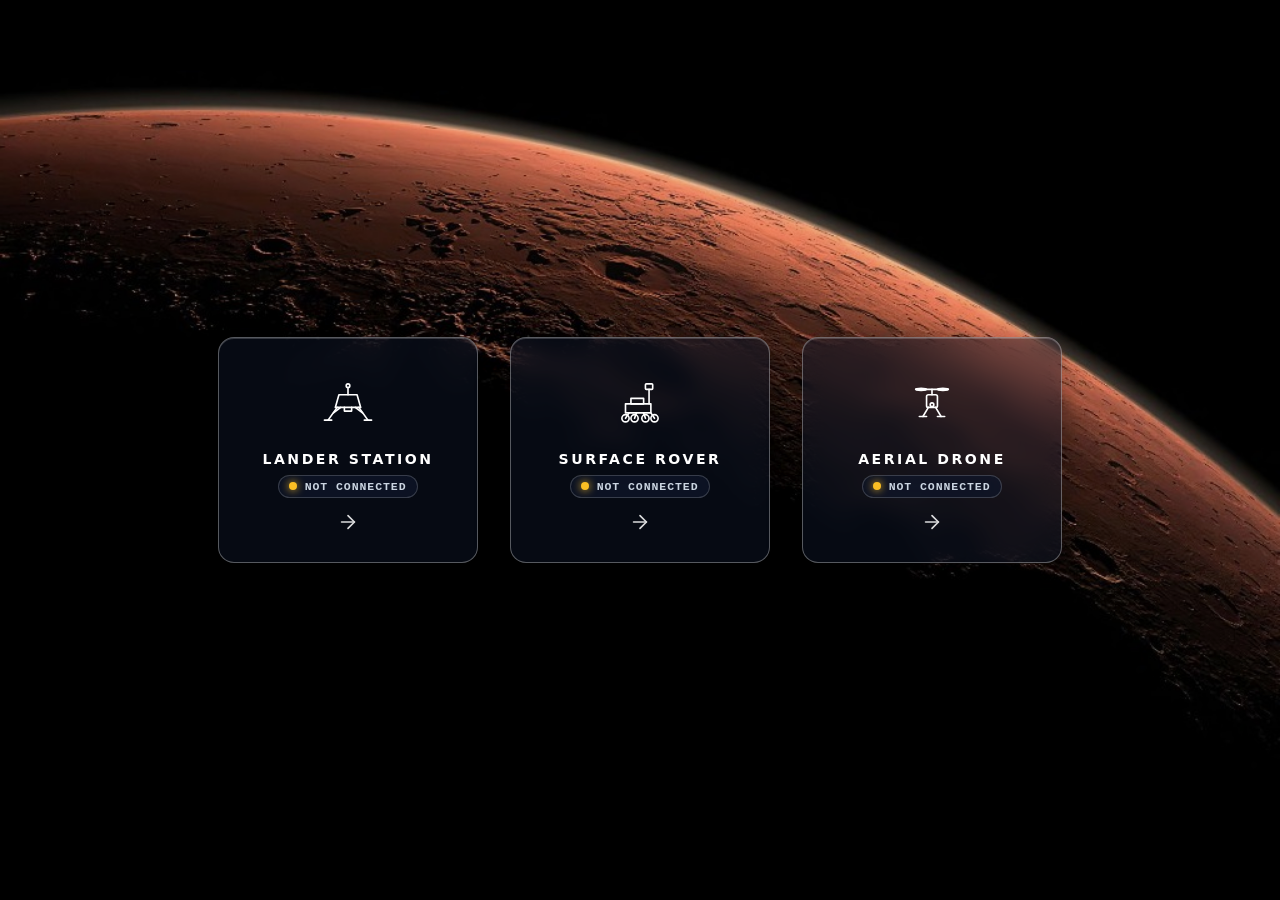
==== commit a4691f32: "Final exhibition model" ====
--- a/frontend-college/index.html
+++ b/frontend-college/index.html
@@ -42,6 +42,10 @@
             </svg>
           </div>
           <span class="card-label">LANDER STATION</span>
+          <div class="card-status-indicator" id="landing-status-lander">
+            <span class="pill-dot stale" id="landing-dot-lander"></span>
+            <span id="landing-text-lander">NOT CONNECTED</span>
+          </div>
           <div class="card-arrow-wrap" aria-hidden="true">
             <svg class="card-arrow-icon" viewBox="0 0 24 24" fill="none" stroke="currentColor" stroke-width="1.8" stroke-linecap="round" stroke-linejoin="round">
               <line x1="5" y1="12" x2="19" y2="12" />
@@ -69,6 +73,10 @@
             </svg>
           </div>
           <span class="card-label">SURFACE ROVER</span>
+          <div class="card-status-indicator" id="landing-status-rover">
+            <span class="pill-dot stale" id="landing-dot-rover"></span>
+            <span id="landing-text-rover">NOT CONNECTED</span>
+          </div>
           <div class="card-arrow-wrap" aria-hidden="true">
             <svg class="card-arrow-icon" viewBox="0 0 24 24" fill="none" stroke="currentColor" stroke-width="1.8" stroke-linecap="round" stroke-linejoin="round">
               <line x1="5" y1="12" x2="19" y2="12" />
@@ -94,6 +102,10 @@
             </svg>
           </div>
           <span class="card-label">AERIAL DRONE</span>
+          <div class="card-status-indicator" id="landing-status-drone">
+            <span class="pill-dot stale" id="landing-dot-drone"></span>
+            <span id="landing-text-drone">NOT CONNECTED</span>
+          </div>
           <div class="card-arrow-wrap" aria-hidden="true">
             <svg class="card-arrow-icon" viewBox="0 0 24 24" fill="none" stroke="currentColor" stroke-width="1.8" stroke-linecap="round" stroke-linejoin="round">
               <line x1="5" y1="12" x2="19" y2="12" />
@@ -129,27 +141,31 @@
             <div class="status-pill clock-pill" id="lander-clock-display" title="Indian Standard Time (UTC+05:30)">
               --:--:-- IST
             </div>
-            <div class="status-pill" title="Gateway Connection State">
-              <span class="pill-dot" style="background: var(--amber-400);"></span>
-              <span>GATEWAY: STANDALONE</span>
-            </div>
-            <div class="status-pill" title="Lander Device State">
-              <span class="pill-dot" style="background: var(--amber-400);"></span>
-              <span>LANDER: STANDALONE</span>
-            </div>
-            <div class="status-pill" title="Operating Mode">
-              <span>MODE: STANDBY</span>
+            <div class="status-pill" id="lander-ws-pill" title="WebSocket Connection State">
+              <span class="pill-dot stale" id="lander-ws-dot"></span>
+              <span id="lander-ws-text">WS: CONNECTING</span>
+            </div>
+            <div class="status-pill" id="lander-gw-pill" title="Gateway Connection State">
+              <span class="pill-dot stale" id="lander-gw-dot"></span>
+              <span id="lander-gw-text">GATEWAY: NOT CONNECTED</span>
+            </div>
+            <div class="status-pill" id="lander-dev-pill" title="Lander Device State">
+              <span class="pill-dot stale" id="lander-dev-dot"></span>
+              <span id="lander-dev-text">LANDER: NOT CONNECTED</span>
+            </div>
+            <div class="status-pill" id="lander-mode-pill" title="Operating Mode">
+              <span id="lander-mode-text">MODE: UNKNOWN</span>
             </div>
           </div>
         </header>
 
-        <!-- Standalone Warning Banner -->
-        <div class="preview-alert-banner">
+        <!-- Connection / Status Banner -->
+        <div class="preview-alert-banner" id="lander-alert-banner">
           <div style="display: flex; align-items: center; gap: 0.75rem;">
-            <span class="banner-icon" aria-hidden="true">&#x26A0;</span>
-            <span><strong>STANDALONE PREVIEW MODE:</strong> Live hardware and backend links are unattached. Lander status is UNRECOGNIZED, sensor metrics show safe placeholders (--), and diagnostic controls are in preview mode.</span>
-          </div>
-          <span style="font-size: 0.75rem; color: var(--slate-400); white-space: nowrap;">STAGE 2A FRONTEND ONLY</span>
+            <span class="banner-icon" id="lander-banner-icon" aria-hidden="true">&#x26A0;</span>
+            <span id="lander-banner-text"><strong>CONNECTING:</strong> Linking to Mission Control backend...</span>
+          </div>
+          <span id="lander-banner-tag" style="font-size: 0.85rem; color: var(--slate-400); white-space: nowrap;">MARS MISSION CONTROL</span>
         </div>
 
         <!-- Lander Main Grid Layout -->
@@ -159,10 +175,10 @@
           <section class="hud-card">
             <div class="hud-card-header">
               <h2 class="hud-card-title">LANDER STATUS</h2>
-              <span class="hud-tag" style="color: var(--amber-400);">SUBSYSTEM TELEMETRY & HEALTH</span>
-            </div>
-
-            <!-- Authoritative Status Display (Currently UNRECOGNIZED in Standalone Preview) -->
+              <span class="hud-tag" id="lander-status-tag" style="color: var(--amber-400);">SUBSYSTEM TELEMETRY & HEALTH</span>
+            </div>
+
+            <!-- Authoritative Status Display -->
             <div id="lander-status-display" class="status-state-display status-state-unrecognized" title="Current operational status of Lander">
               UNRECOGNIZED
             </div>
@@ -170,7 +186,7 @@
             <!-- 3 Recognized Operational States: ACTIVE, NOT ACTIVE, UNRECOGNIZED -->
             <div class="lander-states-grid">
               <!-- State 1: ACTIVE -->
-              <div class="state-badge-item state-active-option" title="Lander connected, verified, and transmitting nominal telemetry">
+              <div id="state-badge-active" class="state-badge-item state-active-option" title="Lander connected, verified, and transmitting nominal telemetry">
                 <div class="state-badge-title">
                   <span class="state-dot-active"></span>
                   <span>ACTIVE</span>
@@ -179,21 +195,21 @@
               </div>
 
               <!-- State 2: NOT ACTIVE -->
-              <div class="state-badge-item state-inactive-option" title="Lander offline, disconnected, or powered down">
+              <div id="state-badge-inactive" class="state-badge-item state-inactive-option" title="Lander offline, disconnected, or powered down">
                 <div class="state-badge-title">
                   <span class="state-dot-inactive"></span>
                   <span>NOT ACTIVE</span>
                 </div>
-                <span class="state-badge-desc">Offline / Disconnected</span>
-              </div>
-
-              <!-- State 3: UNRECOGNIZED (Active in Standalone Preview) -->
-              <div class="state-badge-item current-unrecognized" title="Lander state unverified: standalone preview active without backend handshake">
+                <span class="state-badge-desc">Offline / Standby</span>
+              </div>
+
+              <!-- State 3: UNRECOGNIZED -->
+              <div id="state-badge-unrecognized" class="state-badge-item current-unrecognized" title="Lander state unverified: awaiting telemetry">
                 <div class="state-badge-title">
                   <span class="state-dot-unrecognized"></span>
                   <span>UNRECOGNIZED</span>
                 </div>
-                <span class="state-badge-desc">Current State (Preview)</span>
+                <span class="state-badge-desc">Awaiting Telemetry</span>
               </div>
             </div>
 
@@ -204,22 +220,22 @@
                 <span class="lander-spec-val">ESP32-WROOM-32</span>
               </div>
               <div class="lander-spec-item">
-                <span class="lander-spec-label">SERIAL PROTOCOL</span>
-                <span class="lander-spec-val">115200 8N1 JSON</span>
+                <span class="lander-spec-label">PROTOCOL</span>
+                <span class="lander-spec-val">JSON TCP 5006</span>
               </div>
               <div class="lander-spec-item">
                 <span class="lander-spec-label">LINK STATE</span>
-                <span class="lander-spec-val" style="color: var(--amber-400);">STANDALONE</span>
+                <span class="lander-spec-val" id="lander-spec-link" style="color: var(--amber-400);">NOT CONNECTED</span>
               </div>
               <div class="lander-spec-item">
                 <span class="lander-spec-label">HANDSHAKE</span>
-                <span class="lander-spec-val" style="color: var(--amber-400);">AWAITING LINK</span>
+                <span class="lander-spec-val" id="lander-spec-handshake" style="color: var(--amber-400);">AWAITING LINK</span>
               </div>
             </div>
 
             <!-- Interlock Notice Bar -->
-            <div class="control-notice-bar" style="margin-top: 0.85rem;">
-              STANDALONE MODE: Lander hardware status remains UNRECOGNIZED until local Raspberry Pi gateway handshake is verified.
+            <div class="control-notice-bar" id="lander-interlock-notice" style="margin-top: 0.85rem;">
+              Connecting to local Raspberry Pi gateway and Mission Control backend...
             </div>
           </section>
 
@@ -227,7 +243,7 @@
           <section class="hud-card">
             <div class="hud-card-header">
               <h2 class="hud-card-title">LANDER SENSOR TELEMETRY</h2>
-              <span class="hud-tag" style="color: var(--amber-400);">STANDALONE (NO LIVE LINK)</span>
+              <span class="hud-tag" id="lander-sensors-tag" style="color: var(--amber-400);">STREAMING CONTRACT</span>
             </div>
 
             <div class="sensors-grid">
@@ -235,10 +251,10 @@
               <div class="metric-box">
                 <div class="metric-header">
                   <span class="metric-name">BMP280 TEMP</span>
-                  <span class="metric-health standby">STANDBY</span>
-                </div>
-                <div class="metric-value-row">
-                  <span class="metric-value">--</span>
+                  <span class="metric-health standby" id="health-lander-bmp-temp">STANDBY</span>
+                </div>
+                <div class="metric-value-row">
+                  <span class="metric-value" id="val-lander-bmp-temp">--</span>
                   <span class="metric-unit">&#x00B0;C</span>
                 </div>
               </div>
@@ -247,10 +263,10 @@
               <div class="metric-box">
                 <div class="metric-header">
                   <span class="metric-name">BMP280 PRESSURE</span>
-                  <span class="metric-health standby">STANDBY</span>
-                </div>
-                <div class="metric-value-row">
-                  <span class="metric-value">--</span>
+                  <span class="metric-health standby" id="health-lander-bmp-press">STANDBY</span>
+                </div>
+                <div class="metric-value-row">
+                  <span class="metric-value" id="val-lander-bmp-press">--</span>
                   <span class="metric-unit">hPa</span>
                 </div>
               </div>
@@ -259,10 +275,10 @@
               <div class="metric-box">
                 <div class="metric-header">
                   <span class="metric-name">DHT11 TEMP</span>
-                  <span class="metric-health standby">STANDBY</span>
-                </div>
-                <div class="metric-value-row">
-                  <span class="metric-value">--</span>
+                  <span class="metric-health standby" id="health-lander-dht-temp">STANDBY</span>
+                </div>
+                <div class="metric-value-row">
+                  <span class="metric-value" id="val-lander-dht-temp">--</span>
                   <span class="metric-unit">&#x00B0;C</span>
                 </div>
               </div>
@@ -271,10 +287,10 @@
               <div class="metric-box">
                 <div class="metric-header">
                   <span class="metric-name">DHT11 HUMIDITY</span>
-                  <span class="metric-health standby">STANDBY</span>
-                </div>
-                <div class="metric-value-row">
-                  <span class="metric-value">--</span>
+                  <span class="metric-health standby" id="health-lander-dht-hum">STANDBY</span>
+                </div>
+                <div class="metric-value-row">
+                  <span class="metric-value" id="val-lander-dht-hum">--</span>
                   <span class="metric-unit">%</span>
                 </div>
               </div>
@@ -283,10 +299,10 @@
               <div class="metric-box">
                 <div class="metric-header">
                   <span class="metric-name">ESP32 UPTIME</span>
-                  <span class="metric-health standby">DURATION</span>
-                </div>
-                <div class="metric-value-row">
-                  <span class="metric-value">--:--:--</span>
+                  <span class="metric-health standby" id="health-lander-esp32-uptime">DURATION</span>
+                </div>
+                <div class="metric-value-row">
+                  <span class="metric-value" id="val-lander-esp32-uptime">--:--:--</span>
                   <span class="metric-unit">HH:MM:SS</span>
                 </div>
               </div>
@@ -295,10 +311,10 @@
               <div class="metric-box">
                 <div class="metric-header">
                   <span class="metric-name">LAST INGESTION</span>
-                  <span class="metric-health standby">HOST</span>
-                </div>
-                <div class="metric-value-row">
-                  <span class="metric-value">--:--:--</span>
+                  <span class="metric-health standby" id="health-lander-last-ingestion">HOST</span>
+                </div>
+                <div class="metric-value-row">
+                  <span class="metric-value" id="val-lander-last-ingestion">--:--:--</span>
                   <span class="metric-unit">IST</span>
                 </div>
               </div>
@@ -322,13 +338,13 @@
                     <th>Req ID</th>
                     <th>Created (IST)</th>
                     <th>Ack / Accepted</th>
-                    <th>Outcome / Limit Switch Reason</th>
+                    <th>Outcome / Details</th>
                   </tr>
                 </thead>
-                <tbody>
+                <tbody id="tbody-lander-commands">
                   <tr>
                     <td colspan="7" class="table-empty-row">
-                      Standalone preview: awaiting command events from backend integration.
+                      Awaiting command events from backend...
                     </td>
                   </tr>
                 </tbody>
@@ -348,17 +364,17 @@
                 <thead>
                   <tr>
                     <th>Host Timestamp (IST)</th>
-                    <th>Gate</th>
+                    <th>Mode</th>
                     <th>BMP Temp</th>
                     <th>Pressure</th>
                     <th>DHT Temp</th>
                     <th>Humidity</th>
                   </tr>
                 </thead>
-                <tbody>
+                <tbody id="tbody-lander-telemetry">
                   <tr>
                     <td colspan="6" class="table-empty-row">
-                      Standalone preview: awaiting telemetry history from backend integration.
+                      Awaiting telemetry history from backend...
                     </td>
                   </tr>
                 </tbody>
@@ -384,10 +400,10 @@
                     <th>Description</th>
                   </tr>
                 </thead>
-                <tbody>
+                <tbody id="tbody-lander-events">
                   <tr>
                     <td colspan="5" class="table-empty-row">
-                      Standalone preview: awaiting mission events from backend integration.
+                      Awaiting mission events from backend...
                     </td>
                   </tr>
                 </tbody>
@@ -399,26 +415,34 @@
           <section class="hud-card full-width-card lander-bottom-controls">
             <div class="hud-card-header">
               <h2 class="hud-card-title">LANDER DIAGNOSTIC CONTROLS</h2>
-              <span class="hud-tag" style="color: var(--amber-400);">PREVIEW ONLY — STANDALONE MODE</span>
+              <span class="hud-tag" id="lander-control-tag" style="color: var(--amber-400);">COMMAND DISPATCH</span>
             </div>
 
             <div class="bottom-controls-grid">
-              <button id="btn-preview-status" class="btn-control" title="Queries device status snapshot without moving hardware">
+              <button id="btn-cmd-status" class="btn-control" title="Queries device status snapshot without moving hardware">
                 <span>QUERY STATUS</span>
-                <span class="btn-control-sub">PREVIEW ONLY — NO COMMAND SENT</span>
+                <span class="btn-control-sub">GET_STATUS</span>
               </button>
-              <button id="btn-preview-reset" class="btn-control btn-danger-preview" title="Exhibition session reset">
+              <button id="btn-cmd-active" class="btn-control btn-success-control" title="Transitions lander to ACTIVE operating mode">
+                <span>SET ACTIVE</span>
+                <span class="btn-control-sub">ENABLE SENSORS</span>
+              </button>
+              <button id="btn-cmd-standby" class="btn-control btn-warning-control" title="Transitions lander to STANDBY operating mode">
+                <span>SET STANDBY</span>
+                <span class="btn-control-sub">PAUSE SENSORS</span>
+              </button>
+              <button id="btn-cmd-reset" class="btn-control btn-danger-preview" title="Exhibition session reset">
                 <span>RESET SESSION</span>
-                <span class="btn-control-sub">PREVIEW ONLY — NO COMMAND SENT</span>
+                <span class="btn-control-sub">CLEAR AUDIT & LOGS</span>
               </button>
             </div>
 
             <!-- Interlock Notice Bar -->
-            <div class="control-notice-bar" style="margin-top: 1rem;">
-              STANDALONE PREVIEW: Diagnostic commands are simulated in the UI for exhibition preview. Live queries will initiate over local HTTP/WebSocket once backend gateway is connected.
-            </div>
-
-            <!-- Interactive Preview Feedback Message Area -->
+            <div class="control-notice-bar" id="lander-control-notice" style="margin-top: 1rem;">
+              Connecting to Mission Control backend...
+            </div>
+
+            <!-- Interactive Feedback Message Area -->
             <div id="lander-control-feedback" class="control-feedback-toast" role="alert"></div>
           </section>
 
@@ -463,23 +487,27 @@
             <div class="status-pill clock-pill" id="rover-clock-display" title="Indian Standard Time (UTC+05:30)">
               --:--:-- IST
             </div>
-            <div class="status-pill" title="Rover Connection State">
-              <span class="pill-dot" style="background: var(--amber-400);"></span>
-              <span>ROVER: OFFLINE</span>
-            </div>
-            <div class="status-pill" title="Telemetry Source">
-              <span>SOURCE: STANDALONE</span>
+            <div class="status-pill" id="rover-ws-pill" title="WebSocket Connection State">
+              <span class="pill-dot stale" id="rover-ws-dot"></span>
+              <span id="rover-ws-text">WS: CONNECTING</span>
+            </div>
+            <div class="status-pill" id="rover-conn-pill" title="Rover Connection State">
+              <span class="pill-dot stale" id="rover-conn-dot"></span>
+              <span id="rover-conn-text">ROVER: OFFLINE</span>
+            </div>
+            <div class="status-pill" id="rover-source-pill" title="Telemetry Source">
+              <span id="rover-source-text">SOURCE: UNKNOWN</span>
             </div>
           </div>
         </header>
 
-        <!-- Standalone Warning Banner -->
-        <div class="preview-alert-banner">
+        <!-- Warning / Status Banner -->
+        <div class="preview-alert-banner" id="rover-alert-banner" style="display: none;">
           <div style="display: flex; align-items: center; gap: 0.75rem;">
-            <span class="banner-icon" aria-hidden="true">&#x26A0;</span>
-            <span><strong>STANDALONE PREVIEW MODE:</strong> Live rover UDP/serial datagrams are unattached. Terrain map is a static illustration. Telemetry metrics show safe placeholders (--).</span>
-          </div>
-          <span style="font-size: 0.75rem; color: var(--slate-400); white-space: nowrap;">STAGE 2B FRONTEND ONLY</span>
+            <span class="banner-icon" id="rover-banner-icon" aria-hidden="true">&#x26A0;</span>
+            <span id="rover-banner-text"><strong>CONNECTING:</strong> Linking to rover telemetry stream...</span>
+          </div>
+          <span id="rover-banner-tag" style="font-size: 0.85rem; color: var(--slate-400); white-space: nowrap;">SURFACE ROVER (UDP 5005)</span>
         </div>
 
         <!-- Rover Main Grid Layout -->
@@ -487,9 +515,9 @@
 
           <!-- Card 1: Tactical Mars Terrain Map -->
           <section class="hud-card">
-            <div class="hud-card-header">
-              <h2 class="hud-card-title">MARS TERRAIN MAP (SECTOR 04-JC)</h2>
-              <span class="hud-tag" style="color: var(--amber-400);">STATIC ILLUSTRATION — NOT LIVE POSITIONING</span>
+            <div class="hud-card-header rover-map-header">
+              <h2 class="hud-card-title rover-map-title">MARS TERRAIN MAP <span class="sector-code">(SECTOR 04&#8209;JC)</span></h2>
+              <span class="hud-tag rover-map-tag" style="color: var(--amber-400);">STATIC ILLUSTRATION — NOT LIVE POSITIONING</span>
             </div>
 
             <!-- Terrain Map Canvas Container -->
@@ -518,7 +546,7 @@
           <section class="hud-card">
             <div class="hud-card-header">
               <h2 class="hud-card-title">ROVER SCHEMATIC & RADAR</h2>
-              <span class="hud-tag">STANDBY • DECORATIVE HUD WIREFRAME</span>
+              <span class="hud-tag">5 Hz PASSIVE STREAM • PROXIMITY HUD</span>
             </div>
 
             <!-- Rover Top-Down Vector Schematic -->
@@ -552,13 +580,13 @@
             <div class="radar-alert-card">
               <div class="radar-alert-header">
                 <span>ULTRASONIC PROXIMITY RADAR</span>
-                <span class="radar-status-pill">RADAR: STANDBY</span>
+                <span class="radar-status-pill" id="rover-radar-pill">RADAR: STANDBY</span>
               </div>
               <div class="radar-distance-bar">
-                <div class="radar-distance-fill"></div>
-              </div>
-              <p class="radar-alert-note">
-                Decorative sweep active in standby mode. Proximity safety threshold will engage upon live packet ingestion.
+                <div class="radar-distance-fill" id="rover-radar-fill" style="width: 0%;"></div>
+              </div>
+              <p class="radar-alert-note" id="rover-radar-note">
+                Awaiting rover rangefinder telemetry feed.
               </p>
             </div>
           </section>
@@ -576,10 +604,10 @@
               <div class="metric-box">
                 <div class="metric-header">
                   <span class="metric-name">OBSTACLE DISTANCE</span>
-                  <span class="metric-health standby">STANDBY</span>
-                </div>
-                <div class="metric-value-row">
-                  <span class="metric-value">--</span>
+                  <span class="metric-health standby" id="health-rover-distance">STANDBY</span>
+                </div>
+                <div class="metric-value-row">
+                  <span class="metric-value" id="val-rover-distance">--</span>
                   <span class="metric-unit">cm</span>
                 </div>
               </div>
@@ -588,10 +616,10 @@
               <div class="metric-box">
                 <div class="metric-header">
                   <span class="metric-name">PITCH / ROLL</span>
-                  <span class="metric-health standby">GYRO</span>
-                </div>
-                <div class="metric-value-row">
-                  <span class="metric-value" style="font-size: 1.55rem;">-- / --</span>
+                  <span class="metric-health standby" id="health-rover-attitude">GYRO</span>
+                </div>
+                <div class="metric-value-row">
+                  <span class="metric-value" style="font-size: 1.55rem;" id="val-rover-attitude">-- / --</span>
                   <span class="metric-unit">&#x00B0;</span>
                 </div>
               </div>
@@ -600,10 +628,10 @@
               <div class="metric-box">
                 <div class="metric-header">
                   <span class="metric-name">REPORTED CMD</span>
-                  <span class="metric-health standby">PASSIVE</span>
-                </div>
-                <div class="metric-value-row">
-                  <span class="metric-value">--</span>
+                  <span class="metric-health standby" id="health-rover-command">PASSIVE</span>
+                </div>
+                <div class="metric-value-row">
+                  <span class="metric-value" id="val-rover-command">--</span>
                   <span class="metric-unit">(F/B/L/R/S)</span>
                 </div>
               </div>
@@ -612,10 +640,10 @@
               <div class="metric-box">
                 <div class="metric-header">
                   <span class="metric-name">DRIVE MODE</span>
-                  <span class="metric-health standby">MODE</span>
-                </div>
-                <div class="metric-value-row">
-                  <span class="metric-value">--</span>
+                  <span class="metric-health standby" id="health-rover-mode">MODE</span>
+                </div>
+                <div class="metric-value-row">
+                  <span class="metric-value" id="val-rover-mode">--</span>
                   <span class="metric-unit">(M/A)</span>
                 </div>
               </div>
@@ -624,10 +652,10 @@
               <div class="metric-box">
                 <div class="metric-header">
                   <span class="metric-name">BATTERY VOLTAGE</span>
-                  <span class="metric-health standby">3S LIPO</span>
-                </div>
-                <div class="metric-value-row">
-                  <span class="metric-value">--</span>
+                  <span class="metric-health standby" id="health-rover-voltage">3S LIPO</span>
+                </div>
+                <div class="metric-value-row">
+                  <span class="metric-value" id="val-rover-voltage">--</span>
                   <span class="metric-unit">V</span>
                 </div>
               </div>
@@ -636,10 +664,10 @@
               <div class="metric-box">
                 <div class="metric-header">
                   <span class="metric-name">BATTERY CAPACITY</span>
-                  <span class="metric-health standby" style="color: var(--amber-400);">UNMAPPED</span>
-                </div>
-                <div class="metric-value-row">
-                  <span class="metric-value">--</span>
+                  <span class="metric-health standby" id="health-rover-battery" style="color: var(--amber-400);">UNMAPPED</span>
+                </div>
+                <div class="metric-value-row">
+                  <span class="metric-value" id="val-rover-battery">--</span>
                   <span class="metric-unit">%</span>
                 </div>
               </div>
@@ -653,8 +681,8 @@
               <div class="rover-battery-footnote">
                 <strong>BATTERY SPECIFICATION:</strong> Battery percentage unavailable until a validated 3S LiPo mapping is established.
               </div>
-              <div class="rover-event-banner">
-                <strong>EVENT STATUS:</strong> Waiting for rover telemetry feed. Standalone preview active.
+              <div class="rover-event-banner" id="rover-event-banner">
+                <strong>EVENT STATUS:</strong> Awaiting rover telemetry feed...
               </div>
             </div>
           </section>
@@ -700,23 +728,27 @@
             <div class="status-pill clock-pill" id="drone-clock-display" title="Indian Standard Time (UTC+05:30)">
               --:--:-- IST
             </div>
-            <div class="status-pill" title="Drone Connection State">
-              <span class="pill-dot" style="background: var(--amber-400);"></span>
-              <span>DRONE: STANDALONE</span>
-            </div>
-            <div class="status-pill" title="Telemetry Source">
-              <span>SOURCE: STANDALONE</span>
+            <div class="status-pill" id="drone-ws-pill" title="WebSocket Connection State">
+              <span class="pill-dot stale" id="drone-ws-dot"></span>
+              <span id="drone-ws-text">WS: CONNECTING</span>
+            </div>
+            <div class="status-pill" id="drone-conn-pill" title="Drone Connection State">
+              <span class="pill-dot stale" id="drone-conn-dot"></span>
+              <span id="drone-conn-text">DRONE: OFFLINE</span>
+            </div>
+            <div class="status-pill" id="drone-source-pill" title="Telemetry Source">
+              <span id="drone-source-text">SOURCE: UNKNOWN</span>
             </div>
           </div>
         </header>
 
-        <!-- Standalone Warning Banner -->
-        <div class="preview-alert-banner">
+        <!-- Status Banner -->
+        <div class="preview-alert-banner" id="drone-alert-banner" style="display: none;">
           <div style="display: flex; align-items: center; gap: 0.75rem;">
-            <span class="banner-icon" aria-hidden="true">&#x26A0;</span>
-            <span><strong>STANDALONE PREVIEW MODE:</strong> Live drone UDP datagrams (port 5007) are unattached. Airspace radar is a tactical illustration. Telemetry metrics show safe placeholders (--).</span>
-          </div>
-          <span style="font-size: 0.75rem; color: var(--slate-400); white-space: nowrap;">STAGE 2C FRONTEND ONLY</span>
+            <span class="banner-icon" id="drone-banner-icon" aria-hidden="true">&#x26A0;</span>
+            <span id="drone-banner-text"><strong>CONNECTING:</strong> Linking to drone telemetry stream...</span>
+          </div>
+          <span id="drone-banner-tag" style="font-size: 0.85rem; color: var(--slate-400); white-space: nowrap;">AERIAL DRONE (UDP 5007)</span>
         </div>
 
         <!-- Drone Main Grid Layout -->
@@ -759,7 +791,7 @@
           <section class="hud-card">
             <div class="hud-card-header">
               <h2 class="hud-card-title">AERIAL DRONE SCHEMATIC & GYRO</h2>
-              <span class="hud-tag">STANDBY • QUAD-ROTOR FRAME</span>
+              <span class="hud-tag">QUAD-ROTOR FRAME • HORIZON HUD</span>
             </div>
 
             <!-- Drone Vector Schematic -->
@@ -806,22 +838,22 @@
             <div class="drone-attitude-card">
               <div class="drone-attitude-header">
                 <span>FLIGHT ATTITUDE & HORIZON</span>
-                <span class="drone-flight-pill">STANDBY</span>
+                <span class="drone-flight-pill" id="drone-attitude-pill">STANDBY</span>
               </div>
 
               <!-- 3-Axis Gyro Readings -->
               <div class="gyro-axes-row">
                 <div class="gyro-axis-item">
                   <div class="gyro-axis-label">ROLL</div>
-                  <div class="gyro-axis-val">--°</div>
+                  <div class="gyro-axis-val" id="val-drone-roll">--°</div>
                 </div>
                 <div class="gyro-axis-item">
                   <div class="gyro-axis-label">PITCH</div>
-                  <div class="gyro-axis-val">--°</div>
+                  <div class="gyro-axis-val" id="val-drone-pitch">--°</div>
                 </div>
                 <div class="gyro-axis-item">
                   <div class="gyro-axis-label">YAW</div>
-                  <div class="gyro-axis-val">--°</div>
+                  <div class="gyro-axis-val" id="val-drone-yaw">--°</div>
                 </div>
               </div>
             </div>
@@ -840,10 +872,10 @@
               <div class="metric-box">
                 <div class="metric-header">
                   <span class="metric-name">FLIGHT STATUS</span>
-                  <span class="metric-health standby">STATE</span>
-                </div>
-                <div class="metric-value-row">
-                  <span class="metric-value">--</span>
+                  <span class="metric-health standby" id="health-drone-flight-status">STATE</span>
+                </div>
+                <div class="metric-value-row">
+                  <span class="metric-value" id="val-drone-flight-status">--</span>
                 </div>
               </div>
 
@@ -851,10 +883,10 @@
               <div class="metric-box">
                 <div class="metric-header">
                   <span class="metric-name">ALTITUDE</span>
-                  <span class="metric-health standby">BARO/LASER</span>
-                </div>
-                <div class="metric-value-row">
-                  <span class="metric-value">--</span>
+                  <span class="metric-health standby" id="health-drone-altitude">BARO/LASER</span>
+                </div>
+                <div class="metric-value-row">
+                  <span class="metric-value" id="val-drone-altitude">--</span>
                   <span class="metric-unit">m</span>
                 </div>
               </div>
@@ -863,10 +895,10 @@
               <div class="metric-box">
                 <div class="metric-header">
                   <span class="metric-name">GPS LAT / LON</span>
-                  <span class="metric-health standby">COORDS</span>
-                </div>
-                <div class="metric-value-row">
-                  <span class="metric-value" style="font-size: 1.3rem;">-- / --</span>
+                  <span class="metric-health standby" id="health-drone-gps">COORDS</span>
+                </div>
+                <div class="metric-value-row">
+                  <span class="metric-value" style="font-size: 1.3rem;" id="val-drone-gps">-- / --</span>
                   <span class="metric-unit">°</span>
                 </div>
               </div>
@@ -875,10 +907,10 @@
               <div class="metric-box">
                 <div class="metric-header">
                   <span class="metric-name">BATTERY CAPACITY</span>
-                  <span class="metric-health standby">LIPO</span>
-                </div>
-                <div class="metric-value-row">
-                  <span class="metric-value">--</span>
+                  <span class="metric-health standby" id="health-drone-battery-pct">LIPO</span>
+                </div>
+                <div class="metric-value-row">
+                  <span class="metric-value" id="val-drone-battery-pct">--</span>
                   <span class="metric-unit">%</span>
                 </div>
               </div>
@@ -887,10 +919,10 @@
               <div class="metric-box">
                 <div class="metric-header">
                   <span class="metric-name">AIR TEMPERATURE</span>
-                  <span class="metric-health standby">ENV</span>
-                </div>
-                <div class="metric-value-row">
-                  <span class="metric-value">--</span>
+                  <span class="metric-health standby" id="health-drone-temp">ENV</span>
+                </div>
+                <div class="metric-value-row">
+                  <span class="metric-value" id="val-drone-temp">--</span>
                   <span class="metric-unit">°C</span>
                 </div>
               </div>
@@ -899,10 +931,10 @@
               <div class="metric-box">
                 <div class="metric-header">
                   <span class="metric-name">PRESSURE</span>
-                  <span class="metric-health standby">BARO</span>
-                </div>
-                <div class="metric-value-row">
-                  <span class="metric-value">--</span>
+                  <span class="metric-health standby" id="health-drone-pressure">BARO</span>
+                </div>
+                <div class="metric-value-row">
+                  <span class="metric-value" id="val-drone-pressure">--</span>
                   <span class="metric-unit">hPa</span>
                 </div>
               </div>
@@ -911,10 +943,10 @@
               <div class="metric-box">
                 <div class="metric-header">
                   <span class="metric-name">HUMIDITY</span>
-                  <span class="metric-health standby">REL</span>
-                </div>
-                <div class="metric-value-row">
-                  <span class="metric-value">--</span>
+                  <span class="metric-health standby" id="health-drone-humidity">REL</span>
+                </div>
+                <div class="metric-value-row">
+                  <span class="metric-value" id="val-drone-humidity">--</span>
                   <span class="metric-unit">%</span>
                 </div>
               </div>
@@ -923,10 +955,10 @@
               <div class="metric-box">
                 <div class="metric-header">
                   <span class="metric-name">BATTERY VOLTAGE</span>
-                  <span class="metric-health standby">VOLTS</span>
-                </div>
-                <div class="metric-value-row">
-                  <span class="metric-value">--</span>
+                  <span class="metric-health standby" id="health-drone-voltage">VOLTS</span>
+                </div>
+                <div class="metric-value-row">
+                  <span class="metric-value" id="val-drone-voltage">--</span>
                   <span class="metric-unit">V</span>
                 </div>
               </div>
@@ -937,8 +969,8 @@
               <div class="drone-command-disclaimer">
                 <strong>NOTE:</strong> Flight telemetry only; drone flight commands are autonomous or pilot-link; no propulsion commands are dispatched from Mission Control.
               </div>
-              <div class="drone-event-banner">
-                <strong>EVENT STATUS:</strong> Waiting for drone telemetry feed (UDP port 5007). Standalone preview active.
+              <div class="drone-event-banner" id="drone-event-banner">
+                <strong>EVENT STATUS:</strong> Awaiting drone telemetry feed (UDP port 5007)...
               </div>
             </div>
           </section>
@@ -950,7 +982,7 @@
           <div class="footer-left">
             <span>COLLEGE EXHIBITION DIVISION</span>
             <span>AERIAL DRONE SUBSYSTEM</span>
-            <span>STANDALONE PREVIEW</span>
+            <span id="drone-footer-source">TELEMETRY STREAM</span>
           </div>
           <div class="footer-right">
             MARS-DRONE-01 TELEMETRY CONTRACT (UDP 5007) COMPLIANT
@@ -983,5 +1015,6 @@
   <script src="js/rover-view.js"></script>
   <script src="js/drone-view.js"></script>
   <script src="js/landing.js"></script>
+  <script src="js/mission-client.js"></script>
 </body>
 </html>
--- a/frontend-college/css/theme.css
+++ b/frontend-college/css/theme.css
@@ -88,7 +88,7 @@
 /* --- Shared Navbar Status Pills --- */
 .status-pill {
   font-family: var(--font-mono);
-  font-size: 0.75rem;
+  font-size: 0.85rem;
   font-weight: 700;
   letter-spacing: 0.05em;
   padding: 0.45rem 0.85rem;
@@ -102,6 +102,17 @@
   align-items: center;
   gap: 0.5rem;
   white-space: nowrap;
+  flex-shrink: 0; /* Prevent pills from shrinking below content */
+  overflow: hidden;
+  text-overflow: ellipsis;
+}
+
+/* Responsive status pills */
+@media (max-width: 768px) {
+  .status-pill {
+    font-size: 0.75rem;
+    padding: 0.35rem 0.65rem;
+  }
 }
 
 .pill-dot {
@@ -131,7 +142,7 @@
   justify-content: space-between;
   align-items: center;
   font-family: var(--font-mono);
-  font-size: 0.74rem;
+  font-size: 0.84rem;
   color: var(--slate-400);
   letter-spacing: 0.06em;
   box-shadow: 0 8px 32px rgba(0, 0, 0, 0.35);
@@ -155,3 +166,96 @@
   color: var(--slate-300);
 }
 
+/* --- Dynamic Status & Pill Highlights --- */
+.pill-dot.online {
+  background: var(--green-400) !important;
+  color: var(--green-400) !important;
+}
+
+.pill-dot.offline {
+  background: var(--red-400) !important;
+  color: var(--red-400) !important;
+}
+
+.pill-dot.stale,
+.pill-dot.standalone {
+  background: var(--amber-400) !important;
+  color: var(--amber-400) !important;
+}
+
+.metric-health.ok {
+  color: var(--green-400);
+  background: rgba(52, 211, 153, 0.12);
+  border: 1px solid rgba(52, 211, 153, 0.35);
+}
+
+.metric-health.failed {
+  color: var(--red-400);
+  background: rgba(248, 113, 113, 0.12);
+  border: 1px solid rgba(248, 113, 113, 0.35);
+}
+
+.preview-alert-banner.banner-disrupted {
+  background: linear-gradient(135deg, rgba(239, 68, 68, 0.22) 0%, rgba(15, 23, 42, 0.75) 100%) !important;
+  border-color: rgba(239, 68, 68, 0.65) !important;
+  color: #fca5a5 !important;
+}
+
+.preview-alert-banner.banner-nominal {
+  background: linear-gradient(135deg, rgba(16, 185, 129, 0.14) 0%, rgba(15, 23, 42, 0.65) 100%) !important;
+  border-color: rgba(16, 185, 129, 0.45) !important;
+  color: var(--green-400) !important;
+}
+
+.btn-control:disabled {
+  opacity: 0.45;
+  cursor: not-allowed;
+  pointer-events: none;
+}
+
+.btn-success-control:hover {
+  border-color: var(--green-400) !important;
+  box-shadow: 0 0 20px var(--green-glow) !important;
+}
+
+.btn-warning-control:hover {
+  border-color: var(--amber-400) !important;
+  box-shadow: 0 0 20px rgba(251, 191, 36, 0.35) !important;
+}
+
+/* Badge tags for table items */
+.badge-status {
+  padding: 0.2rem 0.5rem;
+  border-radius: var(--radius-sm);
+  font-size: 0.76rem;
+  font-weight: 700;
+  text-transform: uppercase;
+  display: inline-block;
+  font-family: var(--font-mono);
+}
+
+.badge-status-completed,
+.badge-status-acknowledged,
+.badge-status-ok {
+  background: rgba(52, 211, 153, 0.15);
+  color: var(--green-400);
+  border: 1px solid rgba(52, 211, 153, 0.35);
+}
+
+.badge-status-rejected,
+.badge-status-failed,
+.badge-status-error {
+  background: rgba(248, 113, 113, 0.15);
+  color: var(--red-400);
+  border: 1px solid rgba(248, 113, 113, 0.35);
+}
+
+.badge-status-created,
+.badge-status-sent,
+.badge-status-pending,
+.badge-status-warn {
+  background: rgba(251, 191, 36, 0.15);
+  color: var(--amber-400);
+  border: 1px solid rgba(251, 191, 36, 0.35);
+}
+
--- a/frontend-college/css/landing.css
+++ b/frontend-college/css/landing.css
@@ -70,12 +70,12 @@
   min-height: 210px;
   padding: 2.2rem 1.5rem 1.8rem 1.5rem;
   
-  /* Fully translucent glass styling */
-  background: rgba(255, 255, 255, 0.04);
-  border: 1px solid rgba(255, 255, 255, 0.35);
+  /* Translucent frosted glass styling (semi-opaque) */
+  background: rgba(15, 23, 42, 0.45);
+  border: 1px solid rgba(255, 255, 255, 0.32);
   border-radius: 16px;
-  backdrop-filter: blur(2px);
-  -webkit-backdrop-filter: blur(2px);
+  backdrop-filter: blur(12px);
+  -webkit-backdrop-filter: blur(12px);
   
   /* Layout */
   display: flex;
@@ -85,14 +85,14 @@
   text-decoration: none;
   cursor: pointer;
   transition: all 0.3s cubic-bezier(0.16, 1, 0.3, 1);
-  box-shadow: 0 8px 32px rgba(0, 0, 0, 0.25);
+  box-shadow: 0 8px 32px rgba(0, 0, 0, 0.35), inset 0 1px 0 rgba(255, 255, 255, 0.18);
   user-select: none;
 }
 
 .translucent-card:hover {
-  background: rgba(255, 255, 255, 0.09);
-  border-color: rgba(255, 255, 255, 0.7);
-  box-shadow: 0 12px 36px rgba(0, 0, 0, 0.4), 0 0 24px rgba(255, 255, 255, 0.18);
+  background: rgba(22, 33, 62, 0.62);
+  border-color: rgba(255, 255, 255, 0.65);
+  box-shadow: 0 14px 40px rgba(0, 0, 0, 0.5), 0 0 20px rgba(255, 255, 255, 0.15), inset 0 1px 0 rgba(255, 255, 255, 0.28);
   transform: translateY(-4px);
 }
 
@@ -129,8 +129,28 @@
   text-transform: uppercase;
   color: #ffffff;
   text-align: center;
-  margin-bottom: 1rem;
+  margin-bottom: 0.5rem;
   white-space: nowrap;
+}
+
+/* Card Live Status Indicator */
+.card-status-indicator {
+  display: flex;
+  align-items: center;
+  gap: 0.45rem;
+  font-family: var(--font-mono);
+  font-size: 0.72rem;
+  font-weight: 700;
+  letter-spacing: 0.08em;
+  color: var(--slate-300);
+  background: rgba(15, 23, 42, 0.6);
+  border: 1px solid var(--border-subtle);
+  border-radius: var(--radius-full);
+  padding: 0.25rem 0.65rem;
+  margin-bottom: 0.85rem;
+  backdrop-filter: blur(8px);
+  -webkit-backdrop-filter: blur(8px);
+  transition: all 0.3s ease;
 }
 
 /* Arrow */
--- a/frontend-college/css/lander.css
+++ b/frontend-college/css/lander.css
@@ -85,7 +85,7 @@
 
 .nav-tab {
   font-family: var(--font-mono);
-  font-size: 0.78rem;
+  font-size: 0.88rem;
   font-weight: 700;
   padding: 0.45rem 0.95rem;
   border-radius: var(--radius-sm);
@@ -117,6 +117,7 @@
   display: flex;
   align-items: center;
   gap: 0.75rem;
+  flex-wrap: wrap; /* Allow wrapping on narrow screens */
 }
 
 /* Standalone Warning Banner */
@@ -126,15 +127,15 @@
   justify-content: space-between;
   gap: 1rem;
   padding: 0.9rem 1.35rem;
-  background: rgba(245, 158, 11, 0.09);
-  backdrop-filter: var(--glass-backdrop);
-  -webkit-backdrop-filter: var(--glass-backdrop);
-  border: 1px solid rgba(245, 158, 11, 0.35);
-  border-radius: var(--radius-md);
-  font-family: var(--font-mono);
-  font-size: 0.82rem;
+  background: linear-gradient(135deg, rgba(245, 158, 11, 0.12) 0%, rgba(15, 23, 42, 0.65) 100%);
+  backdrop-filter: blur(16px);
+  -webkit-backdrop-filter: blur(16px);
+  border: 1px solid rgba(245, 158, 11, 0.45);
+  border-radius: var(--radius-md);
+  font-family: var(--font-mono);
+  font-size: 0.92rem;
   color: var(--amber-400);
-  box-shadow: 0 6px 24px rgba(0, 0, 0, 0.3);
+  box-shadow: 0 8px 32px rgba(0, 0, 0, 0.45), inset 0 1px 0 rgba(255, 255, 255, 0.15);
 }
 
 .preview-alert-banner .banner-icon {
@@ -146,6 +147,12 @@
   display: grid;
   grid-template-columns: 1fr 1fr;
   gap: 1.5rem;
+  align-items: start; /* Align cards to top for consistent alignment */
+}
+
+/* Ensure grid children don't overflow their tracks */
+.lander-grid > .hud-card {
+  min-width: 0;
 }
 
 /* Card Base (Glassmorphic) */
@@ -173,6 +180,9 @@
   padding-bottom: 1rem;
   margin-bottom: 1.25rem;
   border-bottom: 1px solid var(--border-subtle);
+  flex-wrap: wrap; /* Allow wrapping on narrow screens */
+  gap: 0.5rem;
+  min-width: 0; /* Prevent overflow in grid */
 }
 
 .hud-card-title {
@@ -185,7 +195,7 @@
 
 .hud-tag {
   font-family: var(--font-mono);
-  font-size: 0.72rem;
+  font-size: 0.84rem;
   font-weight: 600;
   letter-spacing: 0.08em;
   color: var(--slate-400);
@@ -231,9 +241,15 @@
 /* 3-State Indicators Grid (Active, Not Active, Unrecognized) */
 .lander-states-grid {
   display: grid;
-  grid-template-columns: repeat(3, 1fr);
+  grid-template-columns: repeat(3, minmax(0, 1fr));
   gap: 0.85rem;
   margin-bottom: 1.25rem;
+}
+
+@media (max-width: 550px) {
+  .lander-states-grid {
+    grid-template-columns: 1fr;
+  }
 }
 
 .state-badge-item {
@@ -255,14 +271,14 @@
   align-items: center;
   gap: 0.45rem;
   font-family: var(--font-mono);
-  font-size: 0.78rem;
+  font-size: 0.86rem;
   font-weight: 800;
   letter-spacing: 0.06em;
 }
 
 .state-badge-desc {
   font-family: var(--font-mono);
-  font-size: 0.67rem;
+  font-size: 0.78rem;
   color: var(--slate-400);
   line-height: 1.3;
 }
@@ -318,9 +334,15 @@
 /* Hardware Specs Grid */
 .lander-specs-grid {
   display: grid;
-  grid-template-columns: 1fr 1fr;
+  grid-template-columns: repeat(2, minmax(0, 1fr));
   gap: 0.65rem;
   margin-bottom: 0.5rem;
+}
+
+@media (max-width: 450px) {
+  .lander-specs-grid {
+    grid-template-columns: 1fr;
+  }
 }
 
 .lander-spec-item {
@@ -332,7 +354,7 @@
   border: 1px solid rgba(255, 255, 255, 0.08);
   border-radius: var(--radius-sm);
   font-family: var(--font-mono);
-  font-size: 0.74rem;
+  font-size: 0.84rem;
 }
 
 .lander-spec-label {
@@ -351,23 +373,41 @@
 
 .bottom-controls-grid {
   display: grid;
-  grid-template-columns: 1fr 1fr;
+  grid-template-columns: repeat(4, minmax(0, 1fr));
   gap: 1.25rem;
+}
+
+@media (max-width: 900px) {
+  .bottom-controls-grid {
+    grid-template-columns: repeat(2, minmax(0, 1fr));
+  }
+}
+
+@media (max-width: 480px) {
+  .bottom-controls-grid {
+    grid-template-columns: 1fr;
+  }
 }
 
 /* Preview Controls Grid */
 .controls-grid {
   display: grid;
-  grid-template-columns: 1fr 1fr;
+  grid-template-columns: repeat(2, minmax(0, 1fr));
   gap: 0.85rem;
   margin-bottom: 1.25rem;
 }
 
+@media (max-width: 480px) {
+  .controls-grid {
+    grid-template-columns: 1fr;
+  }
+}
+
 .btn-control {
   padding: 0.95rem 0.75rem;
   border-radius: var(--radius-md);
   font-family: var(--font-mono);
-  font-size: 0.78rem;
+  font-size: 0.88rem;
   font-weight: 700;
   letter-spacing: 0.04em;
   display: flex;
@@ -384,7 +424,7 @@
 }
 
 .btn-control-sub {
-  font-size: 0.65rem;
+  font-size: 0.76rem;
   font-weight: 600;
   letter-spacing: 0.06em;
   color: var(--amber-400);
@@ -404,7 +444,7 @@
 
 .control-notice-bar {
   font-family: var(--font-mono);
-  font-size: 0.78rem;
+  font-size: 0.86rem;
   padding: 0.85rem 1rem;
   border-radius: var(--radius-md);
   background: rgba(15, 23, 42, 0.45);
@@ -422,7 +462,7 @@
   border: 1px solid var(--mars-core);
   color: #ffedd5;
   font-family: var(--font-mono);
-  font-size: 0.78rem;
+  font-size: 0.86rem;
   line-height: 1.45;
   display: none;
   animation: fadeIn 0.25s ease;
@@ -440,8 +480,15 @@
 /* --- Card 2: Environmental Telemetry (Sensors) --- */
 .sensors-grid {
   display: grid;
-  grid-template-columns: repeat(2, 1fr);
+  grid-template-columns: repeat(2, minmax(0, 1fr));
   gap: 1rem;
+}
+
+/* Responsive sensor grid */
+@media (max-width: 500px) {
+  .sensors-grid {
+    grid-template-columns: 1fr;
+  }
 }
 
 .metric-box {
@@ -453,6 +500,7 @@
   flex-direction: column;
   justify-content: space-between;
   transition: border-color 0.2s ease;
+  min-width: 0; /* Prevent overflow in grid */
 }
 
 .metric-box:hover {
@@ -468,7 +516,7 @@
 
 .metric-name {
   font-family: var(--font-mono);
-  font-size: 0.74rem;
+  font-size: 0.84rem;
   font-weight: 700;
   letter-spacing: 0.08em;
   color: var(--slate-400);
@@ -477,7 +525,7 @@
 
 .metric-health {
   font-family: var(--font-mono);
-  font-size: 0.68rem;
+  font-size: 0.78rem;
   font-weight: 700;
   padding: 0.2rem 0.5rem;
   border-radius: var(--radius-sm);
@@ -521,13 +569,18 @@
   border-radius: var(--radius-md);
   border: 1px solid rgba(255, 255, 255, 0.14);
   background: rgba(10, 15, 28, 0.35);
+  min-width: 0; /* Prevent table overflow */
+}
+
+.hud-table {
+  min-width: 600px; /* Ensure table content has minimum width */
 }
 
 .hud-table {
   width: 100%;
   border-collapse: collapse;
   font-family: var(--font-mono);
-  font-size: 0.8rem;
+  font-size: 0.88rem;
   text-align: left;
 }
 
--- a/frontend-college/css/rover.css
+++ b/frontend-college/css/rover.css
@@ -43,9 +43,54 @@
   display: grid;
   grid-template-columns: 1.2fr 1fr;
   gap: 1.5rem;
+  align-items: start;
+}
+
+/* Ensure grid children don't overflow their tracks */
+.rover-grid > .hud-card {
+  min-width: 0;
 }
 
 /* --- Card 1: Tactical Mars Terrain Map --- */
+.rover-map-header {
+  display: flex;
+  justify-content: space-between;
+  align-items: center;
+  gap: 1.25rem;
+  padding-bottom: 1rem;
+  margin-bottom: 1.25rem;
+  border-bottom: 1px solid var(--border-subtle);
+  flex-wrap: wrap; /* Allow wrapping on narrow screens */
+  min-width: 0; /* Prevent overflow in grid */
+}
+
+.rover-map-title {
+  font-size: 1.12rem;
+  font-weight: 800;
+  letter-spacing: 0.06em;
+  text-transform: uppercase;
+  color: #ffffff;
+  white-space: nowrap;
+  flex-shrink: 0;
+}
+
+.rover-map-title .sector-code {
+  white-space: nowrap;
+  color: var(--slate-300);
+}
+
+.rover-map-tag {
+  font-family: var(--font-mono);
+  font-size: 0.76rem;
+  font-weight: 600;
+  letter-spacing: 0.04em;
+  color: var(--amber-400);
+  text-align: right;
+  line-height: 1.35;
+  white-space: normal;
+  max-width: 250px;
+}
+
 .terrain-map-container {
   position: relative;
   width: 100%;
@@ -60,6 +105,7 @@
   align-items: center;
   justify-content: center;
   margin-bottom: 1rem;
+  min-width: 0; /* Prevent canvas overflow in grid */
 }
 
 .terrain-canvas {
@@ -73,7 +119,7 @@
   top: 12px;
   left: 12px;
   font-family: var(--font-mono);
-  font-size: 0.7rem;
+  font-size: 0.82rem;
   font-weight: 700;
   letter-spacing: 0.08em;
   padding: 0.35rem 0.65rem;
@@ -94,8 +140,11 @@
   border: 1px solid rgba(255, 255, 255, 0.14);
   border-radius: var(--radius-md);
   font-family: var(--font-mono);
-  font-size: 0.75rem;
+  font-size: 0.85rem;
   color: var(--slate-300);
+  min-width: 0; /* Prevent overflow in grid */
+  flex-wrap: wrap; /* Allow wrapping on narrow screens */
+  gap: 0.5rem;
 }
 
 .legend-item {
@@ -136,6 +185,7 @@
   min-height: 220px;
   margin-bottom: 1.25rem;
   overflow: hidden;
+  min-width: 0; /* Prevent overflow in grid */
 }
 
 .rover-svg-schematic {
@@ -144,6 +194,7 @@
   height: auto;
   color: var(--cyan-400);
   filter: drop-shadow(0 0 12px var(--cyan-glow));
+  min-width: 0; /* Prevent SVG overflow */
 }
 
 .blueprint-decorative-tag {
@@ -151,7 +202,7 @@
   bottom: 8px;
   right: 12px;
   font-family: var(--font-mono);
-  font-size: 0.65rem;
+  font-size: 0.76rem;
   color: var(--slate-400);
   letter-spacing: 0.08em;
 }
@@ -165,6 +216,7 @@
   display: flex;
   flex-direction: column;
   gap: 0.5rem;
+  min-width: 0; /* Prevent overflow in grid */
 }
 
 .radar-alert-header {
@@ -172,13 +224,13 @@
   justify-content: space-between;
   align-items: center;
   font-family: var(--font-mono);
-  font-size: 0.8rem;
+  font-size: 0.88rem;
   font-weight: 700;
   color: #ffffff;
 }
 
 .radar-status-pill {
-  font-size: 0.68rem;
+  font-size: 0.78rem;
   padding: 0.2rem 0.55rem;
   border-radius: var(--radius-sm);
   background: rgba(251, 191, 36, 0.12);
@@ -193,6 +245,7 @@
   border-radius: var(--radius-full);
   overflow: hidden;
   position: relative;
+  min-width: 0; /* Prevent overflow in grid */
 }
 
 .radar-distance-fill {
@@ -204,7 +257,7 @@
 
 .radar-alert-note {
   font-family: var(--font-mono);
-  font-size: 0.72rem;
+  font-size: 0.82rem;
   color: var(--slate-400);
   line-height: 1.45;
 }
@@ -212,7 +265,7 @@
 /* --- Card 3: Rover Telemetry Grid (Full Width) --- */
 .rover-telemetry-grid {
   display: grid;
-  grid-template-columns: repeat(6, 1fr);
+  grid-template-columns: repeat(6, minmax(0, 1fr));
   gap: 1rem;
   margin-bottom: 1.25rem;
 }
@@ -225,7 +278,7 @@
   padding-top: 1rem;
   border-top: 1px solid var(--border-subtle);
   font-family: var(--font-mono);
-  font-size: 0.76rem;
+  font-size: 0.84rem;
   color: var(--slate-400);
   line-height: 1.5;
 }
@@ -252,7 +305,7 @@
 /* Responsive */
 @media (max-width: 1200px) {
   .rover-telemetry-grid {
-    grid-template-columns: repeat(3, 1fr);
+    grid-template-columns: repeat(3, minmax(0, 1fr));
   }
 }
 
@@ -261,7 +314,7 @@
     grid-template-columns: 1fr;
   }
   .rover-telemetry-grid {
-    grid-template-columns: repeat(2, 1fr);
+    grid-template-columns: repeat(2, minmax(0, 1fr));
   }
   .rover-navbar {
     flex-direction: column;
@@ -274,4 +327,16 @@
   .rover-telemetry-grid {
     grid-template-columns: 1fr;
   }
-}
+  .rover-map-header {
+    flex-direction: column;
+    align-items: flex-start;
+    gap: 0.5rem;
+  }
+  .rover-map-title {
+    white-space: normal;
+  }
+  .rover-map-tag {
+    text-align: left;
+    max-width: 100%;
+  }
+}
--- a/frontend-college/css/drone.css
+++ b/frontend-college/css/drone.css
@@ -44,6 +44,12 @@
   display: grid;
   grid-template-columns: 1.25fr 1fr;
   gap: 1.5rem;
+  align-items: start;
+}
+
+/* Ensure grid children don't overflow their tracks */
+.drone-grid > .hud-card {
+  min-width: 0;
 }
 
 /* --- Card 1: Tactical Airspace Radar Map --- */
@@ -61,6 +67,7 @@
   align-items: center;
   justify-content: center;
   margin-bottom: 1rem;
+  min-width: 0; /* Prevent canvas overflow in grid */
 }
 
 .airspace-canvas {
@@ -74,7 +81,7 @@
   top: 12px;
   left: 12px;
   font-family: var(--font-mono);
-  font-size: 0.7rem;
+  font-size: 0.82rem;
   font-weight: 700;
   letter-spacing: 0.08em;
   padding: 0.35rem 0.65rem;
@@ -95,8 +102,11 @@
   border: 1px solid rgba(255, 255, 255, 0.14);
   border-radius: var(--radius-md);
   font-family: var(--font-mono);
-  font-size: 0.75rem;
+  font-size: 0.85rem;
   color: var(--slate-300);
+  min-width: 0; /* Prevent overflow in grid */
+  flex-wrap: wrap; /* Allow wrapping on narrow screens */
+  gap: 0.5rem;
 }
 
 .legend-dot-drone {
@@ -123,6 +133,7 @@
   min-height: 220px;
   margin-bottom: 1.25rem;
   overflow: hidden;
+  min-width: 0; /* Prevent overflow in grid */
 }
 
 .drone-svg-schematic {
@@ -131,6 +142,7 @@
   height: auto;
   color: var(--amber-400);
   filter: drop-shadow(0 0 12px var(--amber-glow));
+  min-width: 0; /* Prevent SVG overflow */
 }
 
 .drone-blueprint-tag {
@@ -138,7 +150,7 @@
   bottom: 8px;
   right: 12px;
   font-family: var(--font-mono);
-  font-size: 0.65rem;
+  font-size: 0.76rem;
   color: var(--slate-400);
   letter-spacing: 0.08em;
 }
@@ -152,6 +164,7 @@
   display: flex;
   flex-direction: column;
   gap: 0.75rem;
+  min-width: 0; /* Prevent overflow in grid */
 }
 
 .drone-attitude-header {
@@ -159,13 +172,13 @@
   justify-content: space-between;
   align-items: center;
   font-family: var(--font-mono);
-  font-size: 0.8rem;
+  font-size: 0.88rem;
   font-weight: 700;
   color: #ffffff;
 }
 
 .drone-flight-pill {
-  font-size: 0.7rem;
+  font-size: 0.80rem;
   padding: 0.25rem 0.65rem;
   border-radius: var(--radius-sm);
   background: rgba(251, 191, 36, 0.14);
@@ -177,9 +190,15 @@
 /* Gyroscope 3-Axis Display */
 .gyro-axes-row {
   display: grid;
-  grid-template-columns: repeat(3, 1fr);
+  grid-template-columns: repeat(3, minmax(0, 1fr));
   gap: 0.75rem;
   text-align: center;
+}
+
+@media (max-width: 400px) {
+  .gyro-axes-row {
+    grid-template-columns: 1fr;
+  }
 }
 
 .gyro-axis-item {
@@ -187,11 +206,12 @@
   border-radius: var(--radius-sm);
   background: rgba(10, 15, 28, 0.4);
   border: 1px solid rgba(255, 255, 255, 0.08);
+  min-width: 0; /* Prevent overflow in grid */
 }
 
 .gyro-axis-label {
   font-family: var(--font-mono);
-  font-size: 0.68rem;
+  font-size: 0.78rem;
   color: var(--slate-400);
   margin-bottom: 0.2rem;
 }
@@ -206,9 +226,22 @@
 /* --- Card 3: Drone Telemetry Grid (Full Width) --- */
 .drone-telemetry-grid {
   display: grid;
-  grid-template-columns: repeat(4, 1fr);
+  grid-template-columns: repeat(4, minmax(0, 1fr));
   gap: 1rem;
   margin-bottom: 1.25rem;
+}
+
+/* Responsive telemetry grid */
+@media (max-width: 1100px) {
+  .drone-telemetry-grid {
+    grid-template-columns: repeat(2, minmax(0, 1fr));
+  }
+}
+
+@media (max-width: 700px) {
+  .drone-telemetry-grid {
+    grid-template-columns: 1fr;
+  }
 }
 
 /* Disclaimers & Footnotes Container */
@@ -219,7 +252,7 @@
   padding-top: 1rem;
   border-top: 1px solid var(--border-subtle);
   font-family: var(--font-mono);
-  font-size: 0.76rem;
+  font-size: 0.84rem;
   color: var(--slate-400);
   line-height: 1.5;
 }
@@ -242,7 +275,7 @@
 /* Responsive */
 @media (max-width: 1200px) {
   .drone-telemetry-grid {
-    grid-template-columns: repeat(2, 1fr);
+    grid-template-columns: repeat(2, minmax(0, 1fr));
   }
 }
 
